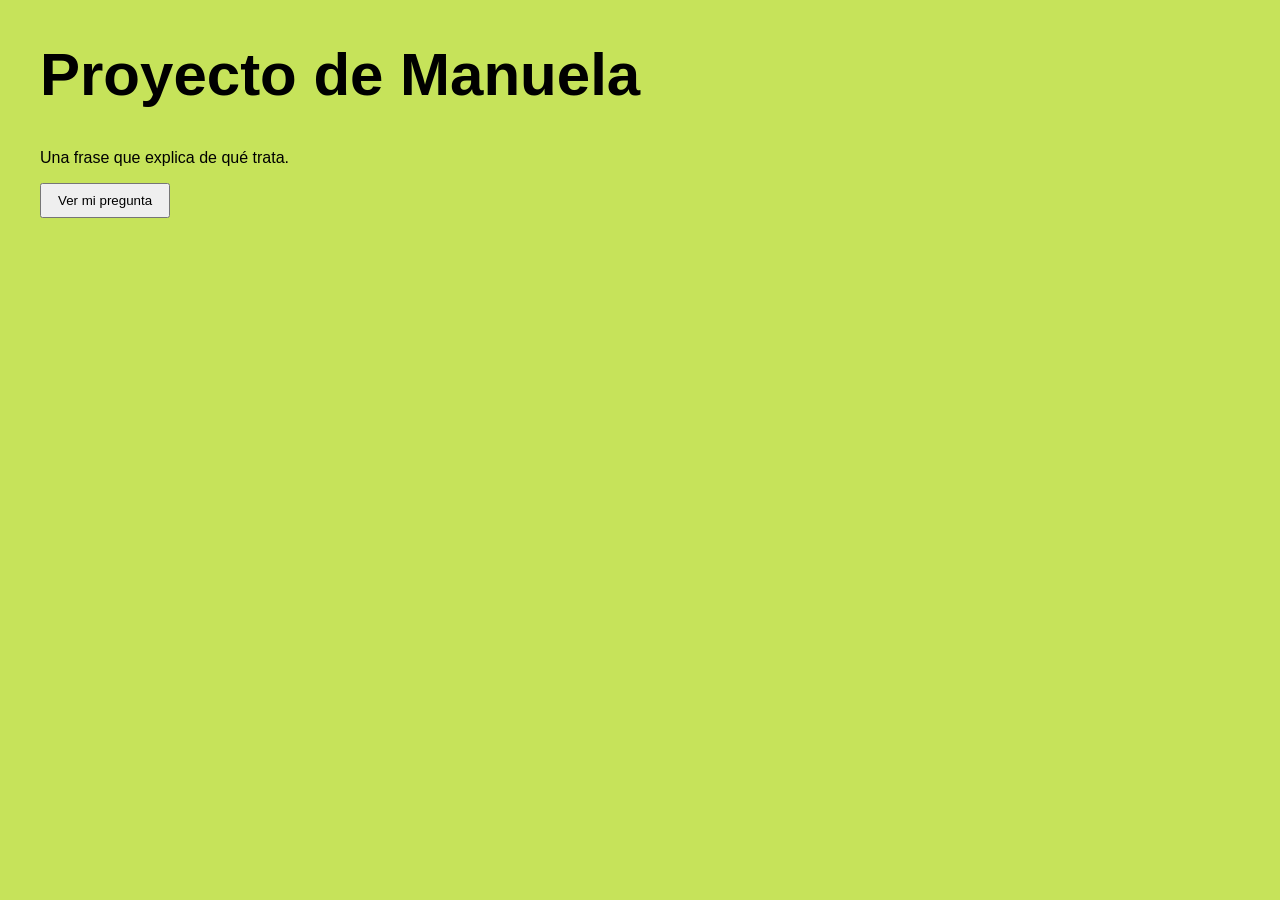
==== index.html @ 11a5d2f1 "Add files via upload" ====
<!DOCTYPE html>
<html lang="es">
<head>
  <meta charset="UTF-8">
  <meta name="viewport" content="width=device-width, initial-scale=1">
  <title>Mi </title>
  <!-- El nombre tiene que coincidir con el del archivo: style.css -->
  <link rel="stylesheet" href="style.css">
</head>
<body>

  <h1>Proyecto de Manuela</h1>
  <p>Una frase que explica de qué trata.</p>

  <button id="boton">Ver mi pregunta</button>
  <p id="texto" hidden>Aquí va mi pregunta de investigación.</p>

  <!-- El JavaScript va al final, cuando la página ya está cargada -->
  <script src="script.js"></script>
</body>
</html>
---- style.css ----
body {
  background-color: #C6E35A;
  font-family: sans-serif;
  margin: 40px;
}

h1 {
  color: #000000;
  font-size: 60px;
}

button {
  padding: 8px 16px;
  cursor: pointer;
}
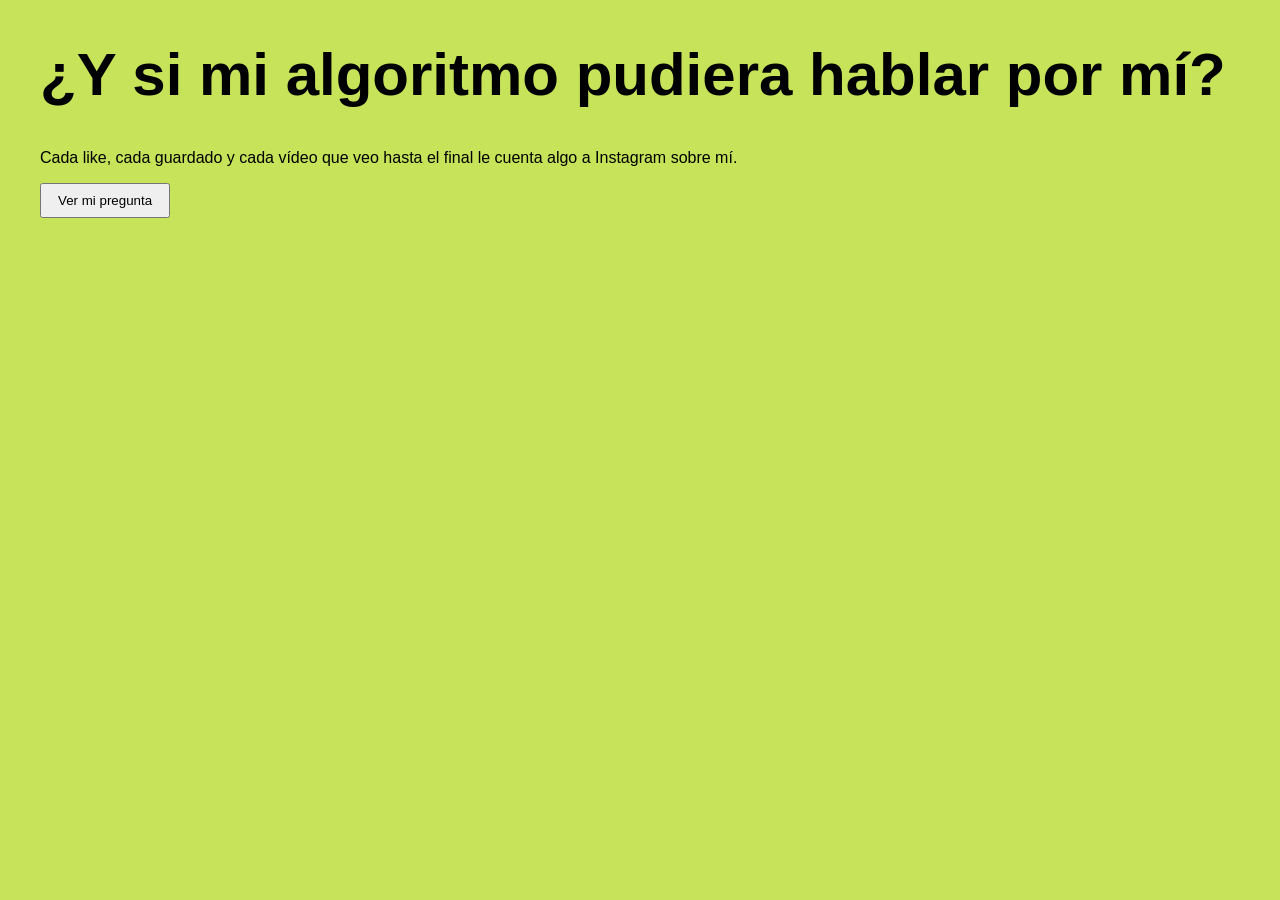
==== commit 4926e3cf: "Add files via upload" ====
--- a/index.html
+++ b/index.html
@@ -3,17 +3,17 @@
 <head>
   <meta charset="UTF-8">
   <meta name="viewport" content="width=device-width, initial-scale=1">
-  <title>Mi </title>
+  <title>¿Y si mi algoritmo pudiera hablar por mí?</title>
   <!-- El nombre tiene que coincidir con el del archivo: style.css -->
   <link rel="stylesheet" href="style.css">
 </head>
 <body>
 
-  <h1>Proyecto de Manuela</h1>
-  <p>Una frase que explica de qué trata.</p>
+  <h1>¿Y si mi algoritmo pudiera hablar por mí?</h1>
+  <p>Cada like, cada guardado y cada vídeo que veo hasta el final le cuenta algo a Instagram sobre mí.</p>
 
   <button id="boton">Ver mi pregunta</button>
-  <p id="texto" hidden>Aquí va mi pregunta de investigación.</p>
+  <p id="texto" hidden>¿Qué revela el contenido que consumo en Instagram sobre mis intereses, mis gustos visuales y la identidad que construyo en el entorno digital?</p>
 
   <!-- El JavaScript va al final, cuando la página ya está cargada -->
   <script src="script.js"></script>
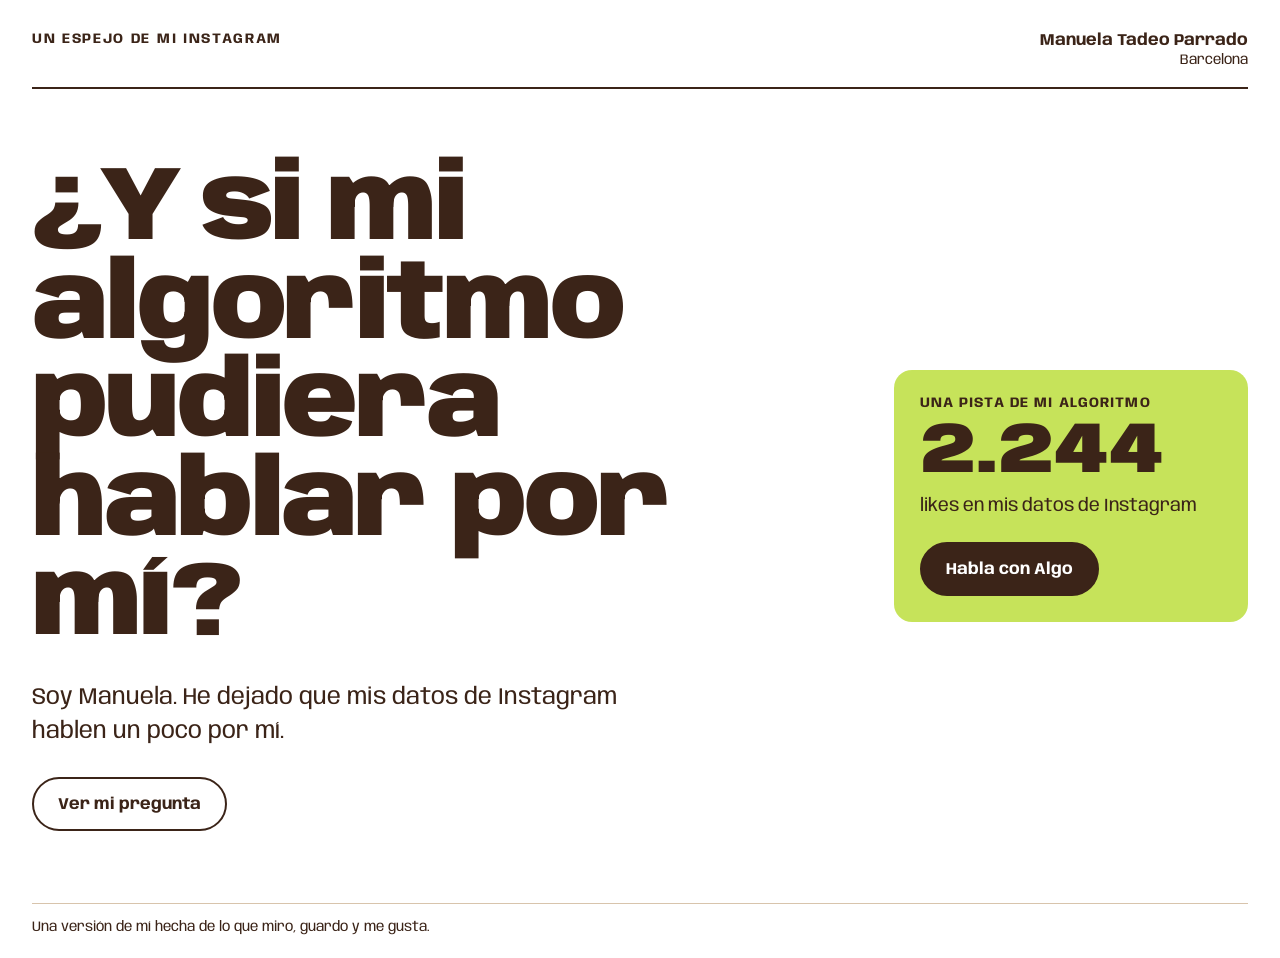
==== commit 1a57b7f4: "Add files via upload" ====
--- a/index.html
+++ b/index.html
@@ -4,18 +4,41 @@
   <meta charset="UTF-8">
   <meta name="viewport" content="width=device-width, initial-scale=1">
   <title>¿Y si mi algoritmo pudiera hablar por mí?</title>
-  <!-- El nombre tiene que coincidir con el del archivo: style.css -->
+  <link rel="preconnect" href="https://fonts.googleapis.com">
+  <link rel="preconnect" href="https://fonts.gstatic.com" crossorigin>
+  <link href="https://fonts.googleapis.com/css2?family=Anybody:wdth,wght@50..150,400..900&display=swap" rel="stylesheet">
   <link rel="stylesheet" href="style.css">
 </head>
 <body>
+  <main class="portada">
+    <header class="cabecera">
+      <p class="etiqueta">Un espejo de mi Instagram</p>
+      <p class="ubicacion">Manuela Tadeo Parrado <span>Barcelona</span></p>
+    </header>
 
-  <h1>¿Y si mi algoritmo pudiera hablar por mí?</h1>
-  <p>Cada like, cada guardado y cada vídeo que veo hasta el final le cuenta algo a Instagram sobre mí.</p>
+    <section class="contenido" aria-labelledby="pregunta">
+      <div class="presentacion">
+        <h1 id="pregunta">¿Y si mi algoritmo pudiera hablar por mí?</h1>
+        <p class="intro">Soy Manuela. He dejado que mis datos de Instagram hablen un poco por mí.</p>
+        <button class="boton boton-secundario" id="boton" type="button">Ver mi pregunta</button>
+        <p class="pregunta-investigacion" id="texto" hidden>
+          ¿Qué revela el contenido que consumo en Instagram sobre mis intereses, mis gustos visuales y la identidad que construyo en el entorno digital?
+        </p>
+      </div>
 
-  <button id="boton">Ver mi pregunta</button>
-  <p id="texto" hidden>¿Qué revela el contenido que consumo en Instagram sobre mis intereses, mis gustos visuales y la identidad que construyo en el entorno digital?</p>
+      <aside class="dato" aria-label="Un dato de mis datos de Instagram">
+        <p class="dato-etiqueta">Una pista de mi algoritmo</p>
+        <p class="dato-numero">2.244</p>
+        <p class="dato-descripcion">likes en mis datos de Instagram</p>
+        <a class="boton boton-principal" href="#boton">Habla con Algo</a>
+      </aside>
+    </section>
 
-  <!-- El JavaScript va al final, cuando la página ya está cargada -->
+    <footer class="pie">
+      <p>Una versión de mí hecha de lo que miro, guardo y me gusta.</p>
+    </footer>
+  </main>
+
   <script src="script.js"></script>
 </body>
 </html>
--- a/style.css
+++ b/style.css
@@ -1,15 +1,218 @@
+:root {
+  --fondo: #FFFFFF;
+  --texto: #3B2418;
+  --acento: #C6E35A;
+  --secundario: #B0704A;
+  --apoyo: #D8C4AC;
+}
+
+* {
+  box-sizing: border-box;
+}
+
+html {
+  scroll-behavior: smooth;
+}
+
 body {
-  background-color: #C6E35A;
-  font-family: sans-serif;
-  margin: 40px;
+  margin: 0;
+  background: var(--fondo);
+  color: var(--texto);
+  font-family: "Anybody", sans-serif;
+}
+
+.portada {
+  width: min(100% - 64px, 1440px);
+  min-height: 100vh;
+  margin: 0 auto;
+  padding: 32px 0 24px;
+  display: flex;
+  flex-direction: column;
+}
+
+.cabecera {
+  display: flex;
+  justify-content: space-between;
+  align-items: flex-start;
+  gap: 24px;
+  padding-bottom: 20px;
+  border-bottom: 2px solid var(--texto);
+}
+
+.etiqueta,
+.ubicacion,
+.pie p {
+  margin: 0;
+}
+
+.etiqueta {
+  font-size: 14px;
+  font-weight: 700;
+  letter-spacing: 0.12em;
+  text-transform: uppercase;
+}
+
+.ubicacion {
+  text-align: right;
+  font-size: 16px;
+  font-weight: 700;
+}
+
+.ubicacion span {
+  display: block;
+  margin-top: 4px;
+  font-size: 14px;
+  font-weight: 400;
+}
+
+.contenido {
+  flex: 1;
+  display: grid;
+  grid-template-columns: minmax(0, 1.5fr) minmax(260px, 0.7fr);
+  align-items: center;
+  gap: clamp(40px, 8vw, 120px);
+  padding: 8vh 0;
+}
+
+.presentacion {
+  max-width: 900px;
 }
 
 h1 {
-  color: #000000;
-  font-size: 60px;
-}
-
-button {
-  padding: 8px 16px;
+  margin: 0 0 28px;
+  font-size: clamp(3.25rem, 8.2vw, 8rem);
+  font-weight: 900;
+  line-height: 0.94;
+  letter-spacing: -0.03em;
+}
+
+.intro {
+  max-width: 620px;
+  margin: 0 0 28px;
+  font-size: clamp(1.1rem, 2vw, 1.45rem);
+  line-height: 1.45;
+}
+
+.boton {
+  display: inline-flex;
+  min-height: 54px;
+  align-items: center;
+  justify-content: center;
+  border: 2px solid var(--texto);
+  border-radius: 999px;
+  padding: 12px 24px;
+  color: var(--texto);
+  font: inherit;
+  font-size: 16px;
+  font-weight: 700;
+  text-decoration: none;
   cursor: pointer;
-}
+  transition: transform 160ms ease, background-color 160ms ease;
+}
+
+.boton:hover {
+  transform: translateY(-2px);
+}
+
+.boton:focus-visible {
+  outline: 3px solid var(--secundario);
+  outline-offset: 4px;
+}
+
+.boton-secundario {
+  background: var(--fondo);
+}
+
+.boton-principal {
+  border-color: var(--texto);
+  background: var(--texto);
+  color: var(--fondo);
+}
+
+.pregunta-investigacion {
+  max-width: 680px;
+  margin: 24px 0 0;
+  padding-left: 18px;
+  border-left: 4px solid var(--secundario);
+  font-size: 18px;
+  line-height: 1.5;
+}
+
+.dato {
+  padding: 26px;
+  border-radius: 18px;
+  background: var(--acento);
+}
+
+.dato-etiqueta {
+  margin: 0;
+  font-size: 14px;
+  font-weight: 700;
+  letter-spacing: 0.08em;
+  text-transform: uppercase;
+}
+
+.dato-numero {
+  margin: 8px 0 0;
+  font-size: clamp(3.5rem, 5.6vw, 5.5rem);
+  font-weight: 900;
+  font-stretch: 115%;
+  line-height: 0.95;
+  letter-spacing: 0;
+}
+
+.dato-descripcion {
+  margin: 8px 0 24px;
+  font-size: 18px;
+  line-height: 1.35;
+}
+
+.pie {
+  padding-top: 16px;
+  border-top: 1px solid var(--apoyo);
+  font-size: 14px;
+}
+
+@media (max-width: 760px) {
+  .portada {
+    width: min(100% - 40px, 560px);
+    padding-top: 22px;
+  }
+
+  .cabecera {
+    align-items: flex-start;
+  }
+
+  .etiqueta {
+    max-width: 150px;
+    font-size: 12px;
+  }
+
+  .ubicacion {
+    font-size: 14px;
+  }
+
+  .contenido {
+    grid-template-columns: 1fr;
+    gap: 36px;
+    padding: 64px 0;
+  }
+
+  h1 {
+    font-size: clamp(3rem, 14vw, 6rem);
+  }
+
+  .dato {
+    max-width: 420px;
+  }
+}
+
+@media (prefers-reduced-motion: reduce) {
+  html {
+    scroll-behavior: auto;
+  }
+
+  .boton {
+    transition: none;
+  }
+}
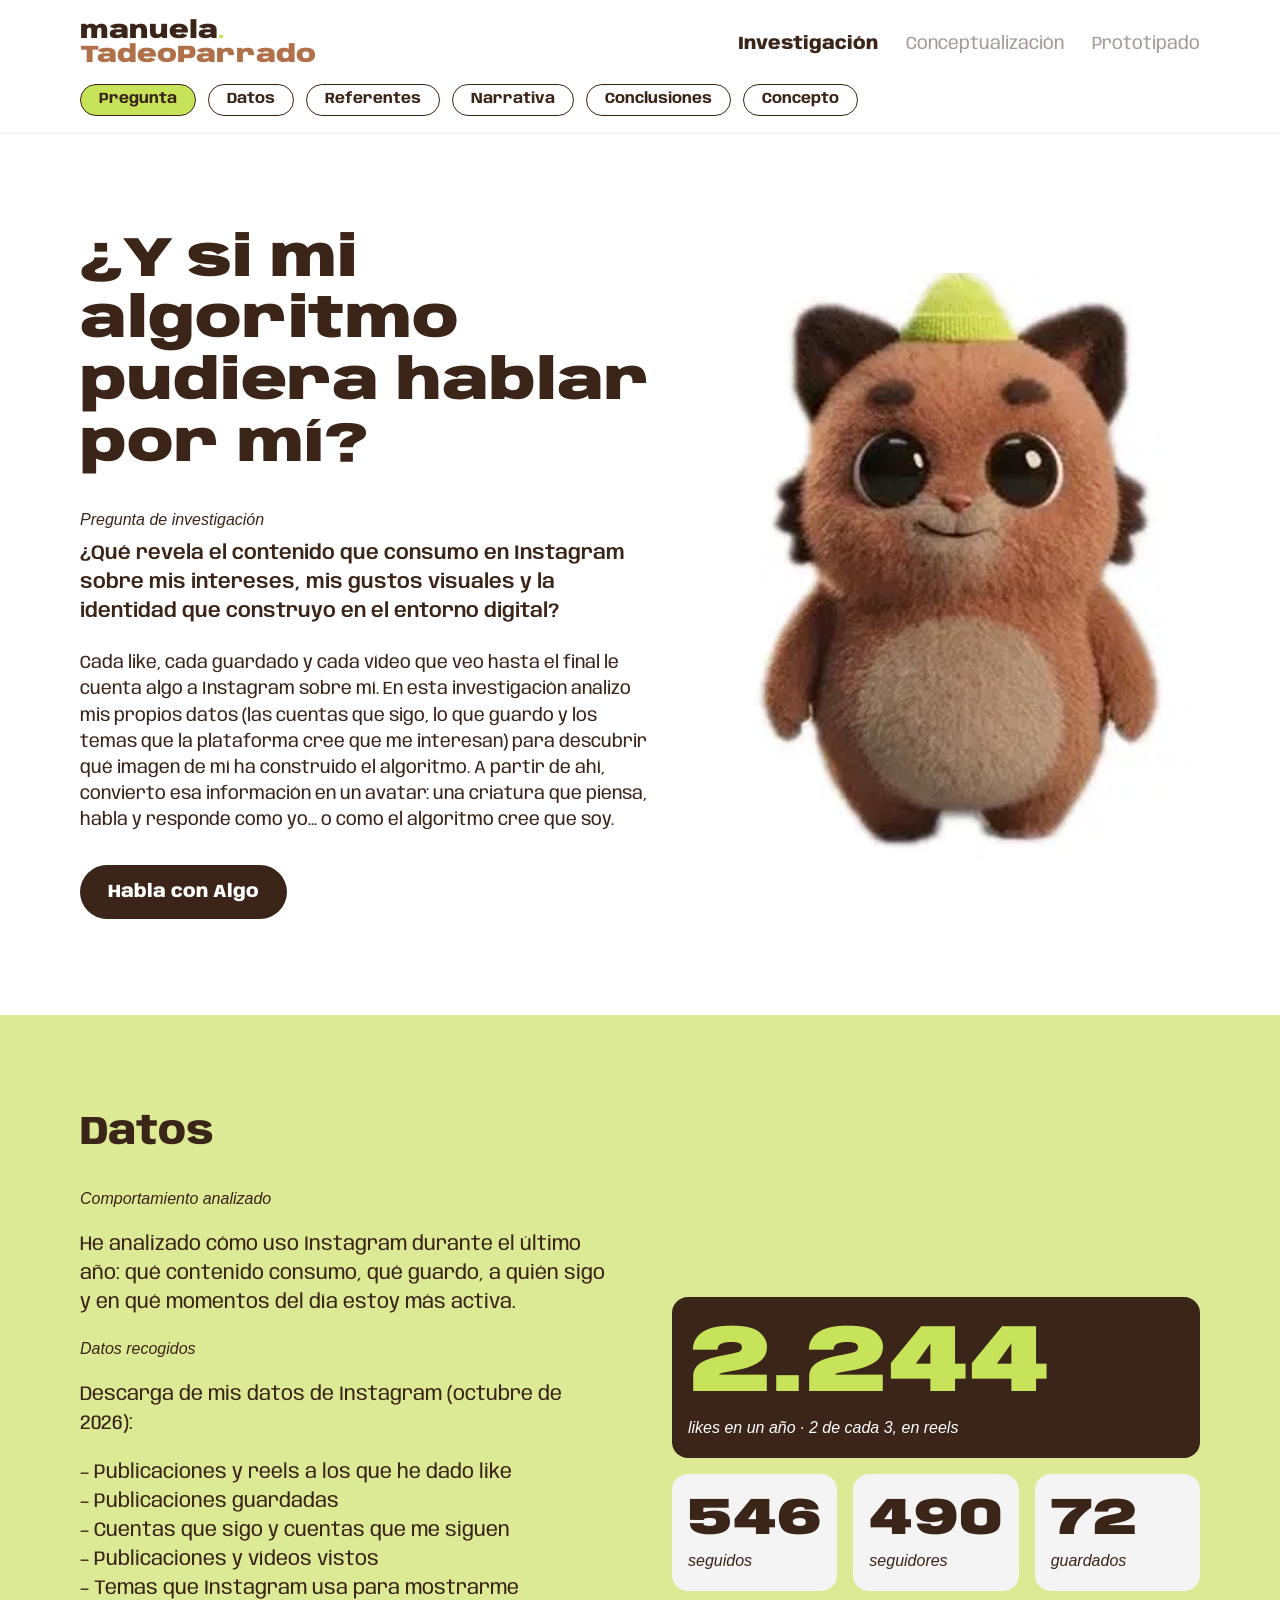
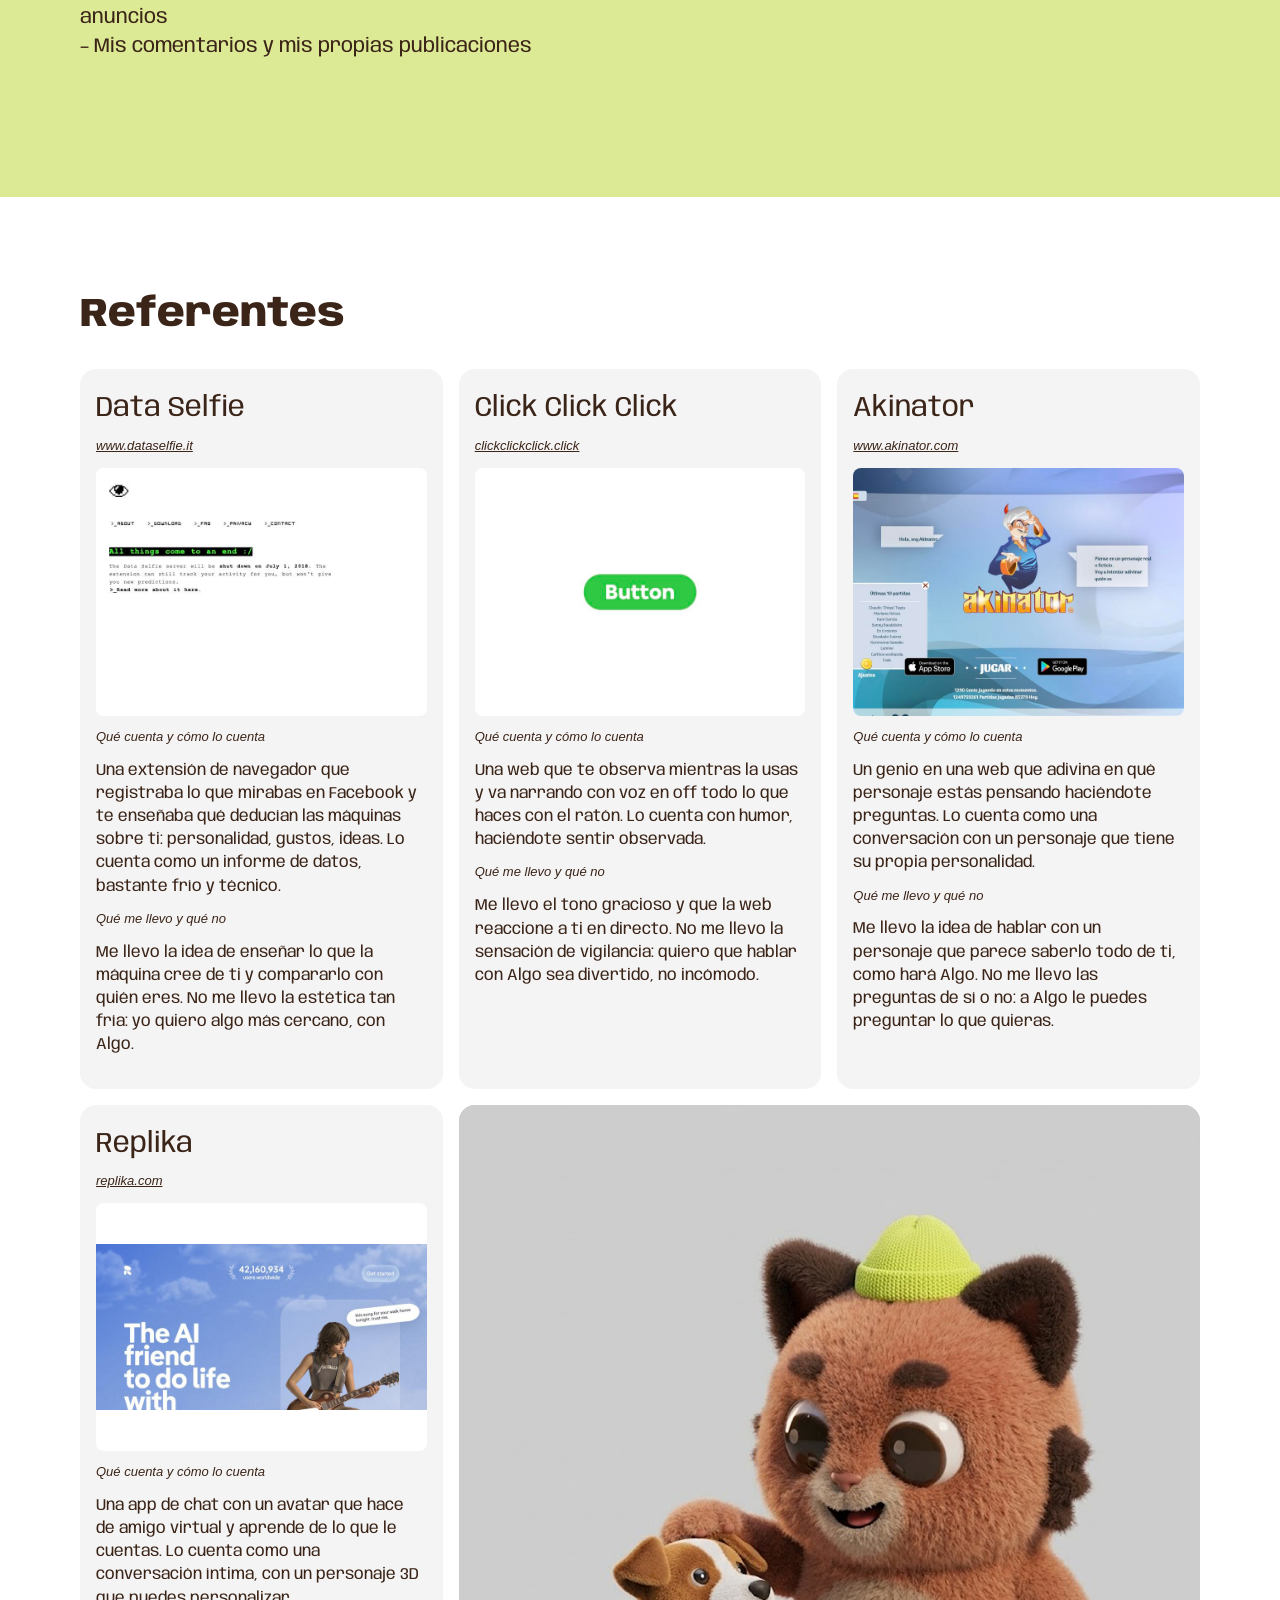
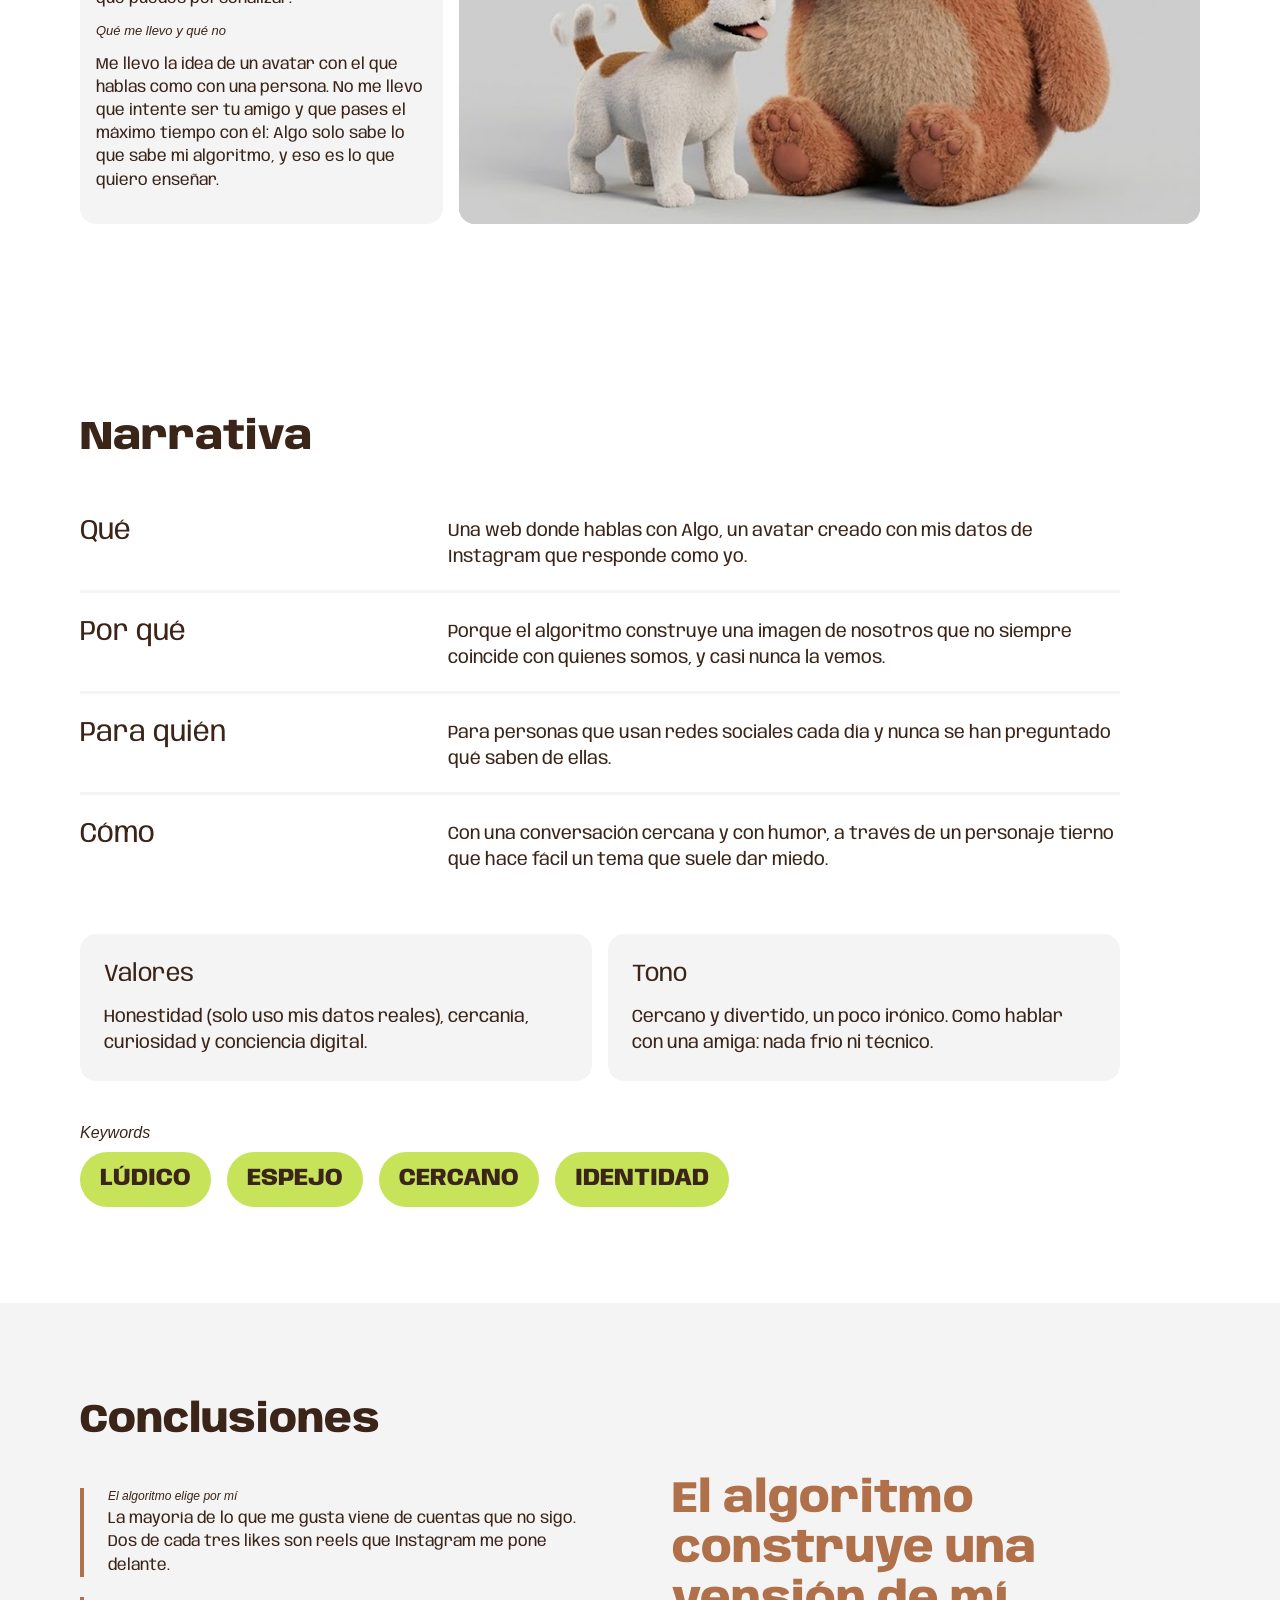
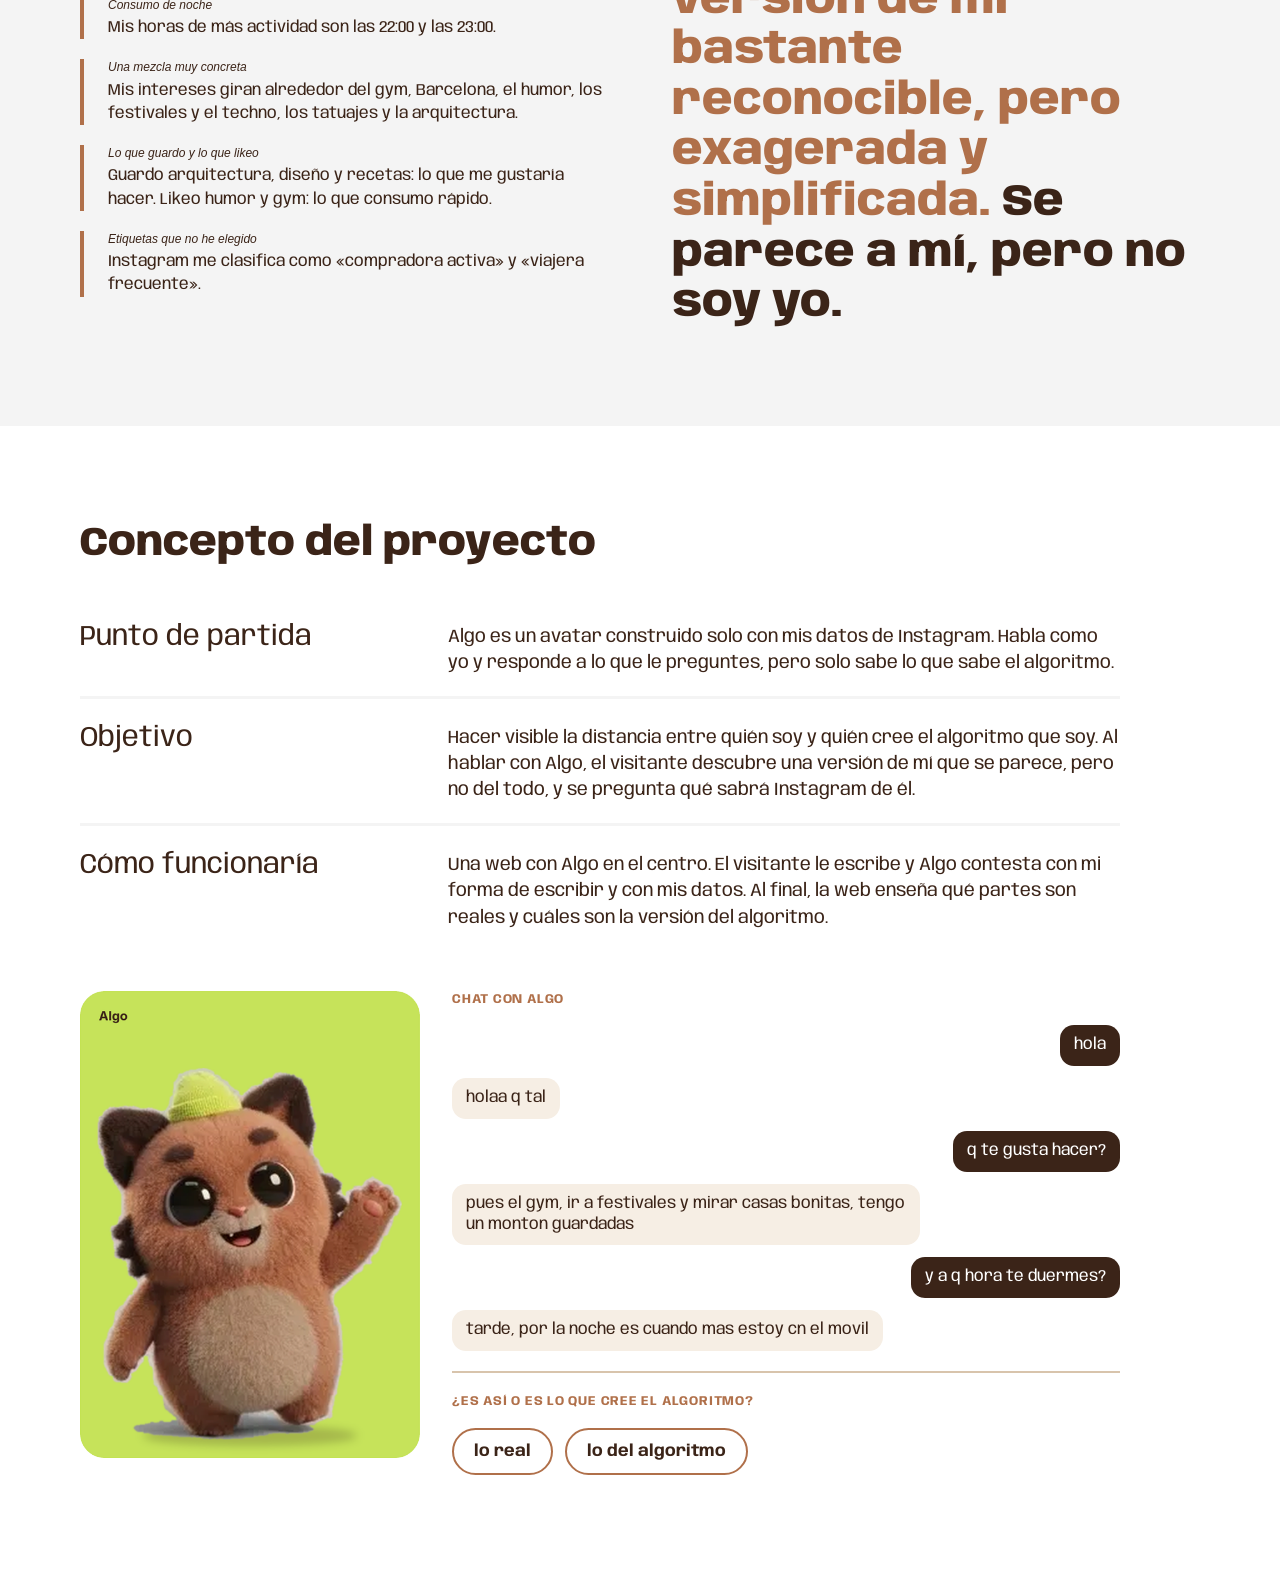
==== commit 205c6ccc: "Add files via upload" ====
--- a/index.html
+++ b/index.html
@@ -3,41 +3,180 @@
 <head>
   <meta charset="UTF-8">
   <meta name="viewport" content="width=device-width, initial-scale=1">
-  <title>¿Y si mi algoritmo pudiera hablar por mí?</title>
+  <title>¿Y si mi algoritmo pudiera hablar por mí? · Manuela Tadeo Parrado</title>
   <link rel="preconnect" href="https://fonts.googleapis.com">
   <link rel="preconnect" href="https://fonts.gstatic.com" crossorigin>
   <link href="https://fonts.googleapis.com/css2?family=Anybody:wdth,wght@50..150,400..900&display=swap" rel="stylesheet">
-  <link rel="stylesheet" href="style.css">
+  <link rel="stylesheet" href="style.css?v=3">
 </head>
-<body>
-  <main class="portada">
-    <header class="cabecera">
-      <p class="etiqueta">Un espejo de mi Instagram</p>
-      <p class="ubicacion">Manuela Tadeo Parrado <span>Barcelona</span></p>
-    </header>
+<body id="arriba">
 
-    <section class="contenido" aria-labelledby="pregunta">
-      <div class="presentacion">
-        <h1 id="pregunta">¿Y si mi algoritmo pudiera hablar por mí?</h1>
-        <p class="intro">Soy Manuela. He dejado que mis datos de Instagram hablen un poco por mí.</p>
-        <button class="boton boton-secundario" id="boton" type="button">Ver mi pregunta</button>
-        <p class="pregunta-investigacion" id="texto" hidden>
-          ¿Qué revela el contenido que consumo en Instagram sobre mis intereses, mis gustos visuales y la identidad que construyo en el entorno digital?
-        </p>
+  <!-- MENÚ FIJO -->
+  <header class="menu">
+    <div class="menu-arriba">
+      <a class="logo" href="#arriba" aria-label="Ir al inicio">manuela<b>.</b><span>TadeoParrado</span></a>
+      <nav class="menu-secciones" aria-label="Partes del proyecto">
+        <a class="activa" href="#home">Investigación</a>
+        <span class="pronto" title="Próximamente">Conceptualización</span>
+        <span class="pronto" title="Próximamente">Prototipado</span>
+      </nav>
+    </div>
+    <nav class="pildoras" aria-label="Apartados de la investigación">
+      <a href="#home" class="actual">Pregunta</a>
+      <a href="#datos">Datos</a>
+      <a href="#referentes">Referentes</a>
+      <a href="#narrativa">Narrativa</a>
+      <a href="#conclusiones">Conclusiones</a>
+      <a href="#concepto">Concepto</a>
+    </nav>
+  </header>
+
+  <!-- SCROLL 1 · HOME -->
+  <section class="scroll home" id="home">
+    <h1>¿Y si mi algoritmo pudiera hablar por mí?</h1>
+    <div class="home-texto">
+      <p class="etiqueta">Pregunta de investigación</p>
+      <p class="pregunta">¿Qué revela el contenido que consumo en Instagram sobre mis intereses, mis gustos visuales y la identidad que construyo en el entorno digital?</p>
+      <p class="intro">Cada like, cada guardado y cada vídeo que veo hasta el final le cuenta algo a Instagram sobre mí. En esta investigación analizo mis propios datos (las cuentas que sigo, lo que guardo y los temas que la plataforma cree que me interesan) para descubrir qué imagen de mí ha construido el algoritmo. A partir de ahí, convierto esa información en un avatar: una criatura que piensa, habla y responde como yo… o como el algoritmo cree que soy.</p>
+      <a class="boton" href="#chat">Habla con Algo</a>
+    </div>
+    <img class="home-algo" src="img/algo-home.png" alt="Algo, un peluche marrón con gorrito verde lima">
+  </section>
+
+  <!-- SCROLL 2 · DATOS -->
+  <section class="banda banda-lima" id="datos">
+    <div class="scroll datos">
+      <h2>Datos</h2>
+      <div class="datos-texto">
+        <p class="etiqueta">Comportamiento analizado</p>
+        <p>He analizado cómo uso Instagram durante el último año: qué contenido consumo, qué guardo, a quién sigo y en qué momentos del día estoy más activa.</p>
+        <p class="etiqueta">Datos recogidos</p>
+        <p>Descarga de mis datos de Instagram (octubre de 2026):</p>
+        <ul>
+          <li>Publicaciones y reels a los que he dado like</li>
+          <li>Publicaciones guardadas</li>
+          <li>Cuentas que sigo y cuentas que me siguen</li>
+          <li>Publicaciones y vídeos vistos</li>
+          <li>Temas que Instagram usa para mostrarme anuncios</li>
+          <li>Mis comentarios y mis propias publicaciones</li>
+        </ul>
       </div>
+      <div class="cifras">
+        <div class="cifra cifra-grande"><strong>2.244</strong><span>likes en un año · 2 de cada 3, en reels</span></div>
+        <div class="cifra"><strong>546</strong><span>seguidos</span></div>
+        <div class="cifra"><strong>490</strong><span>seguidores</span></div>
+        <div class="cifra"><strong>72</strong><span>guardados</span></div>
+      </div>
+    </div>
+  </section>
 
-      <aside class="dato" aria-label="Un dato de mis datos de Instagram">
-        <p class="dato-etiqueta">Una pista de mi algoritmo</p>
-        <p class="dato-numero">2.244</p>
-        <p class="dato-descripcion">likes en mis datos de Instagram</p>
-        <a class="boton boton-principal" href="#boton">Habla con Algo</a>
-      </aside>
-    </section>
+  <!-- SCROLL 3 · REFERENTES -->
+  <section class="scroll referentes" id="referentes">
+    <h2>Referentes</h2>
+    <div class="refs">
+        <article class="ref">
+          <h3>Data Selfie</h3>
+          <a href="https://dataselfie.it" target="_blank" rel="noopener">www.dataselfie.it</a>
+          <img src="img/ref-dataselfie.jpg" alt="Captura de la web de Data Selfie">
+          <p class="etiqueta">Qué cuenta y cómo lo cuenta</p>
+          <p>Una extensión de navegador que registraba lo que mirabas en Facebook y te enseñaba qué deducían las máquinas sobre ti: personalidad, gustos, ideas. Lo cuenta como un informe de datos, bastante frío y técnico.</p>
+          <p class="etiqueta">Qué me llevo y qué no</p>
+          <p>Me llevo la idea de enseñar lo que la máquina cree de ti y compararlo con quién eres. No me llevo la estética tan fría: yo quiero algo más cercano, con Algo.</p>
+        </article>
+        <article class="ref">
+          <h3>Click Click Click</h3>
+          <a href="https://clickclickclick.click" target="_blank" rel="noopener">clickclickclick.click</a>
+          <img src="img/ref-clickclickclick.jpg" alt="Captura de la web de Click Click Click">
+          <p class="etiqueta">Qué cuenta y cómo lo cuenta</p>
+          <p>Una web que te observa mientras la usas y va narrando con voz en off todo lo que haces con el ratón. Lo cuenta con humor, haciéndote sentir observada.</p>
+          <p class="etiqueta">Qué me llevo y qué no</p>
+          <p>Me llevo el tono gracioso y que la web reaccione a ti en directo. No me llevo la sensación de vigilancia: quiero que hablar con Algo sea divertido, no incómodo.</p>
+        </article>
+        <article class="ref">
+          <h3>Akinator</h3>
+          <a href="https://es.akinator.com" target="_blank" rel="noopener">www.akinator.com</a>
+          <img src="img/ref-akinator.jpg" alt="Captura de la web de Akinator">
+          <p class="etiqueta">Qué cuenta y cómo lo cuenta</p>
+          <p>Un genio en una web que adivina en qué personaje estás pensando haciéndote preguntas. Lo cuenta como una conversación con un personaje que tiene su propia personalidad.</p>
+          <p class="etiqueta">Qué me llevo y qué no</p>
+          <p>Me llevo la idea de hablar con un personaje que parece saberlo todo de ti, como hará Algo. No me llevo las preguntas de sí o no: a Algo le puedes preguntar lo que quieras.</p>
+        </article>
+        <article class="ref">
+          <h3>Replika</h3>
+          <a href="https://replika.com" target="_blank" rel="noopener">replika.com</a>
+          <img class="izq" src="img/ref-replika.jpg" alt="Captura de la web de Replika">
+          <p class="etiqueta">Qué cuenta y cómo lo cuenta</p>
+          <p>Una app de chat con un avatar que hace de amigo virtual y aprende de lo que le cuentas. Lo cuenta como una conversación íntima, con un personaje 3D que puedes personalizar.</p>
+          <p class="etiqueta">Qué me llevo y qué no</p>
+          <p>Me llevo la idea de un avatar con el que hablas como con una persona. No me llevo que intente ser tu amigo y que pases el máximo tiempo con él: Algo solo sabe lo que sabe mi algoritmo, y eso es lo que quiero enseñar.</p>
+        </article>
+      <div class="refs-algo"><img src="img/algo-perro.png" alt="Algo sentado con un Jack Russell"></div>
+    </div>
+  </section>
 
-    <footer class="pie">
-      <p>Una versión de mí hecha de lo que miro, guardo y me gusta.</p>
-    </footer>
-  </main>
+  <!-- SCROLL 4 · NARRATIVA -->
+  <section class="scroll narrativa" id="narrativa">
+    <h2>Narrativa</h2>
+    <div class="tabla">
+      <div class="fila"><h3>Qué</h3><p>Una web donde hablas con Algo, un avatar creado con mis datos de Instagram que responde como yo.</p></div>
+      <div class="fila"><h3>Por qué</h3><p>Porque el algoritmo construye una imagen de nosotros que no siempre coincide con quienes somos, y casi nunca la vemos.</p></div>
+      <div class="fila"><h3>Para quién</h3><p>Para personas que usan redes sociales cada día y nunca se han preguntado qué saben de ellas.</p></div>
+      <div class="fila"><h3>Cómo</h3><p>Con una conversación cercana y con humor, a través de un personaje tierno que hace fácil un tema que suele dar miedo.</p></div>
+    </div>
+    <div class="cajas">
+      <div class="caja"><h3>Valores</h3><p>Honestidad (solo uso mis datos reales), cercanía, curiosidad y conciencia digital.</p></div>
+      <div class="caja"><h3>Tono</h3><p>Cercano y divertido, un poco irónico. Como hablar con una amiga: nada frío ni técnico.</p></div>
+    </div>
+    <p class="etiqueta">Keywords</p>
+    <ul class="keywords">
+      <li>Lúdico</li><li>Espejo</li><li>Cercano</li><li>Identidad</li>
+    </ul>
+  </section>
+
+  <!-- SCROLL 5 · CONCLUSIONES -->
+  <section class="banda banda-gris" id="conclusiones">
+    <div class="scroll conclusiones">
+      <h2>Conclusiones</h2>
+      <ul class="lista-conclusiones">
+        <li><p class="etiqueta">El algoritmo elige por mí</p><p>La mayoría de lo que me gusta viene de cuentas que no sigo. Dos de cada tres likes son reels que Instagram me pone delante.</p></li>
+        <li><p class="etiqueta">Consumo de noche</p><p>Mis horas de más actividad son las 22:00 y las 23:00.</p></li>
+        <li><p class="etiqueta">Una mezcla muy concreta</p><p>Mis intereses giran alrededor del gym, Barcelona, el humor, los festivales y el techno, los tatuajes y la arquitectura.</p></li>
+        <li><p class="etiqueta">Lo que guardo y lo que likeo</p><p>Guardo arquitectura, diseño y recetas: lo que me gustaría hacer. Likeo humor y gym: lo que consumo rápido.</p></li>
+        <li><p class="etiqueta">Etiquetas que no he elegido</p><p>Instagram me clasifica como «compradora activa» y «viajera frecuente».</p></li>
+      </ul>
+      <p class="frase-final">El algoritmo construye una versión de mí bastante reconocible, pero exagerada y simplificada. <em>Se parece a mí, pero no soy yo.</em></p>
+    </div>
+  </section>
+
+  <!-- SCROLL 6 · CONCEPTO -->
+  <section class="scroll concepto" id="concepto">
+    <h2>Concepto del proyecto</h2>
+    <div class="tabla">
+      <div class="fila"><h3>Punto de partida</h3><p>Algo es un avatar construido solo con mis datos de Instagram. Habla como yo y responde a lo que le preguntes, pero solo sabe lo que sabe el algoritmo.</p></div>
+      <div class="fila"><h3>Objetivo</h3><p>Hacer visible la distancia entre quién soy y quién cree el algoritmo que soy. Al hablar con Algo, el visitante descubre una versión de mí que se parece, pero no del todo, y se pregunta qué sabrá Instagram de él.</p></div>
+      <div class="fila"><h3>Cómo funcionaría</h3><p>Una web con Algo en el centro. El visitante le escribe y Algo contesta con mi forma de escribir y con mis datos. Al final, la web enseña qué partes son reales y cuáles son la versión del algoritmo.</p></div>
+    </div>
+    <div class="chat-bloque" id="chat">
+      <img class="chat-algo" src="img/algo-saludo.png" alt="Algo saludando con la mano">
+      <div class="chat">
+        <p class="chat-titulo">Chat con Algo</p>
+        <div class="mensajes">
+          <p class="msg yo">hola</p>
+          <p class="msg algo">holaa q tal</p>
+          <p class="msg yo">q te gusta hacer?</p>
+          <p class="msg algo">pues el gym, ir a festivales y mirar casas bonitas, tengo un monton guardadas</p>
+          <p class="msg yo">y a q hora te duermes?</p>
+          <p class="msg algo">tarde, por la noche es cuando mas estoy cn el movil</p>
+        </div>
+        <p class="chat-titulo">¿Es así o es lo que cree el algoritmo?</p>
+        <div class="votos">
+          <button class="voto" type="button" aria-pressed="false">lo real</button>
+          <button class="voto" type="button" aria-pressed="false">lo del algoritmo</button>
+        </div>
+        <p class="voto-nota" hidden></p>
+      </div>
+    </div>
+  </section>
 
   <script src="script.js"></script>
 </body>
--- a/style.css
+++ b/style.css
@@ -1,218 +1,379 @@
+/* Colores y medidas: salen de STYLE-TILE.png */
 :root {
   --fondo: #FFFFFF;
   --texto: #3B2418;
   --acento: #C6E35A;
   --secundario: #B0704A;
   --apoyo: #D8C4AC;
-}
-
-* {
-  box-sizing: border-box;
-}
-
-html {
-  scroll-behavior: smooth;
-}
+  --gris: #F4F4F4;
+  --margen: 80px;
+}
+
+* { box-sizing: border-box; }
+html { scroll-behavior: smooth; }
 
 body {
   margin: 0;
   background: var(--fondo);
   color: var(--texto);
   font-family: "Anybody", sans-serif;
-}
-
-.portada {
-  width: min(100% - 64px, 1440px);
-  min-height: 100vh;
+  font-size: 20px;
+  line-height: 1.45;
+}
+
+img { max-width: 100%; display: block; }
+
+.scroll {
+  padding: 96px var(--margen);
+  max-width: 1440px;
   margin: 0 auto;
-  padding: 32px 0 24px;
+}
+
+.etiqueta {
+  margin: 0 0 8px;
+  font-size: 16px;
+  font-style: italic;
+}
+
+/* ---------- MENÚ FIJO ---------- */
+.menu {
+  position: sticky;
+  top: 0;
+  z-index: 10;
+  background: var(--fondo);
+  padding: 20px var(--margen) 16px;
+  border-bottom: 2px solid var(--gris);
+}
+.menu-arriba {
+  display: flex;
+  justify-content: space-between;
+  align-items: center;
+  margin-bottom: 16px;
+}
+.logo {
+  color: var(--texto);
+  text-decoration: none;
+  font-size: 24px;
+  font-weight: 900;
+  font-stretch: 115%;
+  line-height: 1;
+}
+.logo b { color: var(--acento); }
+.logo span { display: block; color: var(--secundario); }
+.menu-secciones { display: flex; gap: 28px; font-size: 18px; }
+/* menú: normal / ratón encima / activo (como los estados del componente «menu» de mi Figma) */
+.menu-secciones a, .menu-secciones span { color: var(--texto); text-decoration: none; font-weight: 400; }
+/* ratón encima: el lima va en un subrayado gordo, porque el texto lima sobre blanco no se lee (contraste 1,4) */
+.menu-secciones a:hover { text-decoration: underline; text-decoration-color: var(--acento); text-decoration-thickness: 5px; text-underline-offset: 6px; }
+.menu-secciones a.activa { font-weight: 800; }
+.pronto { opacity: .45; cursor: default; }
+.pildoras { display: flex; gap: 12px; }
+.pildoras a {
+  padding: 4px 18px;
+  border: 1.5px solid var(--texto);
+  border-radius: 999px;
+  color: var(--texto);
+  text-decoration: none;
+  font-size: 15px;
+  font-weight: 700;
+  white-space: nowrap;
+}
+.pildoras a.actual { background: var(--acento); }
+/* píldoras: normal / ratón encima / activa (como el componente «Pestaña» de mi Figma) */
+.pildoras a:not(.actual):hover { background: var(--apoyo); }
+
+/* al bajar, el fondo del menú se vuelve transparente al 50 % para no tapar la web */
+.menu { transition: background-color .3s; }
+.menu.bajando {
+  background: rgba(255, 255, 255, 0.5);
+  /* desenfoca lo de detrás: se ve la web, pero el menú se sigue leyendo */
+  -webkit-backdrop-filter: blur(14px);
+  backdrop-filter: blur(14px);
+}
+
+/* que el menú no tape el título al saltar a un apartado */
+section[id] { scroll-margin-top: 150px; }
+
+/* ---------- SCROLL 1 · HOME ---------- */
+.home {
+  display: grid;
+  grid-template-columns: 1.2fr 1fr;
+  grid-template-areas:
+    "h1    algo"
+    "texto algo";
+  align-items: start;
+  column-gap: 64px;
+}
+.home h1 { grid-area: h1; }
+.home-texto { grid-area: texto; }
+.home-algo { grid-area: algo; align-self: center; }
+
+
+h1 {
+  margin: 0 0 32px;
+  font-size: 56px;
+  font-weight: 900;
+  font-stretch: 115%;
+  line-height: 1.1;
+}
+
+.pregunta {
+  margin: 0 0 24px;
+  font-size: 20px;
+  font-weight: 600;
+}
+
+.intro {
+  margin: 0;
+  max-width: 620px;
+  font-size: 18px;
+}
+
+.home-algo {
+  justify-self: center;
+  width: 100%;
+  max-width: 460px;
+}
+
+/* ---------- BANDAS DE COLOR (ocupan todo el ancho) ---------- */
+.banda-lima { background: #DCE995; }
+.banda-gris { background: var(--gris); }
+
+h2 {
+  margin: 0 0 32px;
+  font-size: 40px;
+  font-weight: 800;
+  line-height: 1.1;
+}
+
+/* ---------- SCROLL 2 · DATOS ---------- */
+.datos {
+  display: grid;
+  grid-template-columns: minmax(0, 1fr) minmax(0, 1fr);
+  grid-template-areas: "h2 h2" "texto cifras";
+  column-gap: 64px;
+  align-items: center;
+}
+.datos h2 { grid-area: h2; }
+.datos-texto { grid-area: texto; max-width: 620px; }
+.cifras { grid-area: cifras; }
+.datos-texto p { margin: 0 0 20px; }
+.datos-texto ul { margin: 0 0 40px; padding-left: 0; list-style: none; }
+.datos-texto li::before { content: "– "; }
+
+.cifras {
+  display: grid;
+  grid-template-columns: repeat(3, minmax(0, 1fr));
+  gap: 16px;
+}
+
+.cifra {
+  background: var(--gris);
+  border-radius: 16px;
+  padding: 20px 16px 16px;
+}
+.cifra strong {
+  display: block;
+  font-size: 52px;
+  font-weight: 900;
+  font-stretch: 130%;
+  line-height: 1;
+}
+.cifra span { font-size: 16px; font-style: italic; }
+/* el 2.244 manda: tarjeta marrón y número enorme (va después de .cifra para que gane) */
+.cifra.cifra-grande {
+  grid-column: 1 / -1;
+  background: var(--texto);
+  color: var(--fondo);
+}
+.cifra.cifra-grande strong { font-size: 96px; color: var(--acento); }
+
+/* ---------- SCROLL 3 · REFERENTES ---------- */
+.refs {
+  display: grid;
+  grid-template-columns: repeat(3, minmax(0, 1fr));
+  gap: 16px;
+  align-items: stretch; /* todas las fichas de una fila, igual de altas */
+}
+.ref {
+  background: var(--gris);
+  border-radius: 16px;
+  padding: 20px 16px;
+  font-size: 16px;
+}
+.ref h3 { margin: 0 0 4px; font-size: 28px; font-weight: 400; }
+.ref a { display: inline-block; margin-bottom: 12px; color: var(--texto); font-size: 13px; font-style: italic; }
+/* la captura se ve entera (sin recortar ni ampliar), sobre un fondo blanco del mismo tamaño en todas las fichas */
+.ref img { border-radius: 8px; margin-bottom: 12px; aspect-ratio: 4 / 3; object-fit: contain; background: var(--fondo); width: 100%; }
+.ref .etiqueta { font-size: 13px; }
+.ref p { margin: 0 0 12px; }
+/* Algo ocupa el hueco al lado de Replika, sin hacer la fila más alta */
+.refs-algo { grid-column: span 2; position: relative; border-radius: 16px; overflow: hidden; background: #CDCDCD; }
+.refs-algo img { position: absolute; inset: 0; width: 100%; height: 100%; object-fit: cover; object-position: center 45%; }
+
+/* ---------- TABLA (Narrativa y Concepto) ---------- */
+.tabla { margin: 0 0 40px; max-width: 1040px; }
+.fila {
+  display: grid;
+  grid-template-columns: minmax(0, 1fr) minmax(0, 2fr);
+  gap: 32px;
+  padding: 20px 0;
+  border-bottom: 3px solid var(--gris);
+}
+.fila:last-child { border-bottom: 0; }
+.fila h3 { margin: 0; font-size: 28px; font-weight: 400; }
+.fila p { margin: 0; font-size: 18px; padding-top: 6px; }
+
+/* ---------- SCROLL 4 · NARRATIVA ---------- */
+.cajas {
+  display: grid;
+  grid-template-columns: repeat(2, minmax(0, 1fr));
+  gap: 16px;
+  margin-bottom: 40px;
+  max-width: 1040px;
+}
+.caja { background: var(--gris); border-radius: 16px; padding: 24px; }
+.caja h3 { margin: 0 0 12px; font-size: 24px; font-weight: 400; }
+.caja p { margin: 0; font-size: 18px; }
+
+.keywords {
+  display: flex;
+  flex-wrap: wrap;
+  justify-content: flex-start;
+  gap: 16px;
+  margin: 0;
+  padding: 0;
+  list-style: none;
+}
+.keywords li {
+  background: var(--acento);
+  border-radius: 999px;
+  padding: 10px 20px;
+  font-size: 24px;
+  font-weight: 800;
+  text-transform: uppercase;
+}
+
+/* ---------- SCROLL 5 · CONCLUSIONES ---------- */
+.conclusiones {
+  display: grid;
+  grid-template-columns: minmax(0, 1fr) minmax(0, 1fr);
+  grid-template-areas: "h2 h2" "lista frase";
+  column-gap: 64px;
+  align-items: center;
+}
+.conclusiones h2 { grid-area: h2; }
+.lista-conclusiones { grid-area: lista; margin: 0; padding: 0; list-style: none; }
+.frase-final { grid-area: frase; }
+.lista-conclusiones li {
+  border-left: 4px solid var(--secundario);
+  padding-left: 24px;
+  margin-bottom: 20px;
+}
+.lista-conclusiones p { margin: 0; font-size: 16px; }
+.lista-conclusiones .etiqueta { font-size: 12px; margin-bottom: 2px; }
+.frase-final {
+  margin: 0;
+  color: var(--secundario);
+  font-size: 44px;
+  font-weight: 800;
+  line-height: 1.15;
+}
+.frase-final em { font-style: normal; color: var(--texto); }
+
+/* ---------- SCROLL 6 · CONCEPTO ---------- */
+.chat-bloque {
+  display: grid;
+  grid-template-columns: minmax(0, 340px) minmax(0, 1fr);
+  gap: 32px;
+  align-items: start;
+  max-width: 1040px;
+}
+.chat-algo { border-radius: 24px; }
+.chat-titulo {
+  margin: 0 0 16px;
+  color: var(--secundario);
+  font-size: 13px;
+  font-weight: 700;
+  text-transform: uppercase;
+  letter-spacing: .06em;
+}
+.mensajes {
   display: flex;
   flex-direction: column;
-}
-
-.cabecera {
-  display: flex;
-  justify-content: space-between;
-  align-items: flex-start;
-  gap: 24px;
+  gap: 12px;
   padding-bottom: 20px;
-  border-bottom: 2px solid var(--texto);
-}
-
-.etiqueta,
-.ubicacion,
-.pie p {
-  margin: 0;
-}
-
-.etiqueta {
-  font-size: 14px;
-  font-weight: 700;
-  letter-spacing: 0.12em;
-  text-transform: uppercase;
-}
-
-.ubicacion {
-  text-align: right;
-  font-size: 16px;
-  font-weight: 700;
-}
-
-.ubicacion span {
-  display: block;
-  margin-top: 4px;
-  font-size: 14px;
-  font-weight: 400;
-}
-
-.contenido {
-  flex: 1;
-  display: grid;
-  grid-template-columns: minmax(0, 1.5fr) minmax(260px, 0.7fr);
-  align-items: center;
-  gap: clamp(40px, 8vw, 120px);
-  padding: 8vh 0;
-}
-
-.presentacion {
-  max-width: 900px;
-}
-
-h1 {
-  margin: 0 0 28px;
-  font-size: clamp(3.25rem, 8.2vw, 8rem);
-  font-weight: 900;
-  line-height: 0.94;
-  letter-spacing: -0.03em;
-}
-
-.intro {
-  max-width: 620px;
-  margin: 0 0 28px;
-  font-size: clamp(1.1rem, 2vw, 1.45rem);
-  line-height: 1.45;
-}
-
-.boton {
-  display: inline-flex;
-  min-height: 54px;
-  align-items: center;
-  justify-content: center;
-  border: 2px solid var(--texto);
-  border-radius: 999px;
-  padding: 12px 24px;
-  color: var(--texto);
+  margin-bottom: 20px;
+  border-bottom: 2px solid var(--apoyo);
+}
+.msg { margin: 0; max-width: 70%; padding: 10px 14px; border-radius: 14px; font-size: 16px; line-height: 1.3; }
+.msg.yo { align-self: flex-end; background: var(--texto); color: var(--fondo); }
+.msg.algo { align-self: flex-start; background: #F6EEE4; }
+.votos { display: flex; gap: 12px; }
+.voto {
   font: inherit;
   font-size: 16px;
   font-weight: 700;
-  text-decoration: none;
+  padding: 10px 20px;
+  border-radius: 999px;
+  border: 2px solid var(--secundario);
+  background: var(--fondo);
+  color: var(--texto);
   cursor: pointer;
-  transition: transform 160ms ease, background-color 160ms ease;
-}
-
-.boton:hover {
-  transform: translateY(-2px);
-}
-
-.boton:focus-visible {
-  outline: 3px solid var(--secundario);
-  outline-offset: 4px;
-}
-
-.boton-secundario {
-  background: var(--fondo);
-}
-
-.boton-principal {
-  border-color: var(--texto);
+}
+.voto[aria-pressed="true"] { background: var(--texto); border-color: var(--texto); color: var(--fondo); }
+.voto-nota { margin: 16px 0 0; font-size: 16px; }
+
+/* botón «Habla con Algo» de la Home */
+.boton {
+  display: inline-block;
+  margin-top: 32px;
+  padding: 14px 28px;
+  border-radius: 999px;
   background: var(--texto);
   color: var(--fondo);
-}
-
-.pregunta-investigacion {
-  max-width: 680px;
-  margin: 24px 0 0;
-  padding-left: 18px;
-  border-left: 4px solid var(--secundario);
   font-size: 18px;
-  line-height: 1.5;
-}
-
-.dato {
-  padding: 26px;
-  border-radius: 18px;
-  background: var(--acento);
-}
-
-.dato-etiqueta {
-  margin: 0;
-  font-size: 14px;
-  font-weight: 700;
-  letter-spacing: 0.08em;
-  text-transform: uppercase;
-}
-
-.dato-numero {
-  margin: 8px 0 0;
-  font-size: clamp(3.5rem, 5.6vw, 5.5rem);
-  font-weight: 900;
-  font-stretch: 115%;
-  line-height: 0.95;
-  letter-spacing: 0;
-}
-
-.dato-descripcion {
-  margin: 8px 0 24px;
-  font-size: 18px;
-  line-height: 1.35;
-}
-
-.pie {
-  padding-top: 16px;
-  border-top: 1px solid var(--apoyo);
-  font-size: 14px;
-}
-
+  font-weight: 800;
+  text-decoration: none;
+}
+.boton:hover { background: var(--secundario); }
+
+/* ---------- MÓVIL ---------- */
 @media (max-width: 760px) {
-  .portada {
-    width: min(100% - 40px, 560px);
-    padding-top: 22px;
+  :root { --margen: 24px; }
+  .scroll { padding: 56px var(--margen); }
+  .home {
+    grid-template-columns: 1fr;
+    grid-template-areas: "h1" "algo" "texto";
   }
-
-  .cabecera {
-    align-items: flex-start;
-  }
-
-  .etiqueta {
-    max-width: 150px;
-    font-size: 12px;
-  }
-
-  .ubicacion {
-    font-size: 14px;
-  }
-
-  .contenido {
-    grid-template-columns: 1fr;
-    gap: 36px;
-    padding: 64px 0;
-  }
-
-  h1 {
-    font-size: clamp(3rem, 14vw, 6rem);
-  }
-
-  .dato {
-    max-width: 420px;
-  }
-}
-
-@media (prefers-reduced-motion: reduce) {
-  html {
-    scroll-behavior: auto;
-  }
-
-  .boton {
-    transition: none;
-  }
-}
+  h1 { font-size: 40px; margin-bottom: 8px; }
+  .home-algo { max-width: 220px; margin-bottom: 24px; }
+  h2 { font-size: 32px; }
+  .datos { grid-template-columns: minmax(0, 1fr); grid-template-areas: "h2" "cifras" "texto"; }
+  .cifras { margin-bottom: 40px; }
+  .cifra strong { font-size: 40px; }
+  .cifra.cifra-grande strong { font-size: 64px; }
+  .cifra strong { font-size: 28px; }
+  .cifras { gap: 8px; }
+  .cifra { padding: 14px 10px 10px; }
+  .cifra span { font-size: 13px; }
+  .refs { grid-template-columns: minmax(0, 1fr); }
+  .refs-algo { grid-column: auto; aspect-ratio: 4 / 5; }
+  .fila { grid-template-columns: minmax(0, 1fr); gap: 8px; }
+  .cajas { grid-template-columns: minmax(0, 1fr); }
+  .keywords li { font-size: 18px; }
+  .lista-conclusiones li { padding-left: 16px; }
+  .conclusiones { grid-template-columns: minmax(0, 1fr); grid-template-areas: "h2" "lista" "frase"; }
+  .frase-final { font-size: 30px; margin-top: 32px; }
+  .chat-bloque { grid-template-columns: minmax(0, 1fr); }
+  .menu { padding: 12px var(--margen) 10px; }
+  .menu-arriba { margin-bottom: 10px; }
+  .logo { font-size: 18px; }
+  .menu-arriba { flex-wrap: wrap; row-gap: 8px; }
+  .menu-secciones { width: 100%; gap: 16px; font-size: 13px; }
+  .pildoras { overflow-x: auto; padding-bottom: 4px; }
+  .pildoras a { font-size: 13px; padding: 3px 12px; }
+  section[id] { scroll-margin-top: 130px; }
+  .chat-algo { max-width: 260px; }
+  .msg { max-width: 85%; }
+}
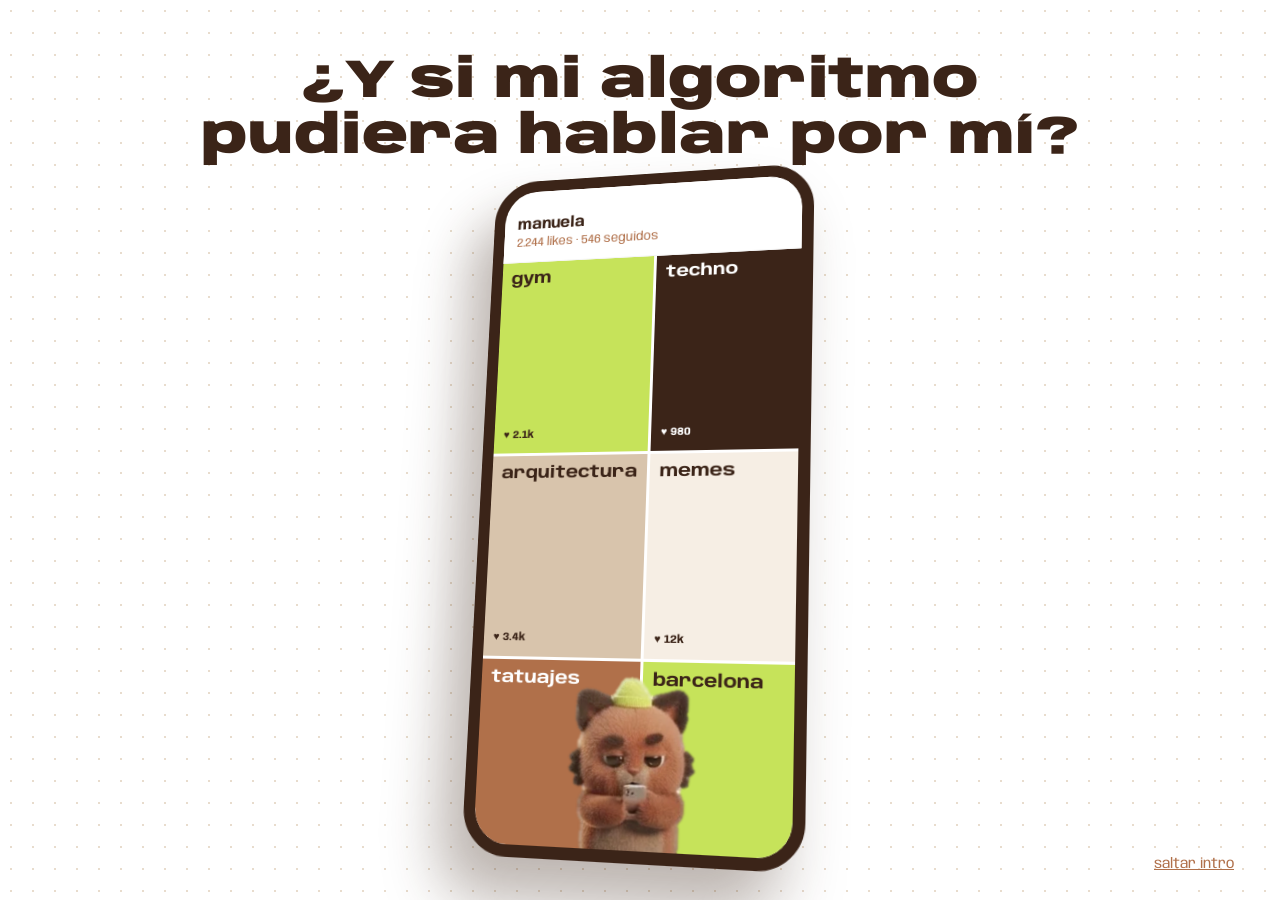
==== commit 305ae594: "Add files via upload" ====
--- a/index.html
+++ b/index.html
@@ -3,181 +3,163 @@
 <head>
   <meta charset="UTF-8">
   <meta name="viewport" content="width=device-width, initial-scale=1">
-  <title>¿Y si mi algoritmo pudiera hablar por mí? · Manuela Tadeo Parrado</title>
+  <title>Algo · ¿Y si mi algoritmo pudiera hablar por mí?</title>
+  <meta name="description" content="Algo es mi algoritmo de Instagram hecho peluche. Se escapa del móvil, habla contigo y te enseña su habitación.">
   <link rel="preconnect" href="https://fonts.googleapis.com">
   <link rel="preconnect" href="https://fonts.gstatic.com" crossorigin>
   <link href="https://fonts.googleapis.com/css2?family=Anybody:wdth,wght@50..150,400..900&display=swap" rel="stylesheet">
-  <link rel="stylesheet" href="style.css?v=3">
+  <link rel="stylesheet" href="style.css?v=5">
 </head>
-<body id="arriba">
+<body data-escena="entrada">
 
-  <!-- MENÚ FIJO -->
-  <header class="menu">
-    <div class="menu-arriba">
-      <a class="logo" href="#arriba" aria-label="Ir al inicio">manuela<b>.</b><span>TadeoParrado</span></a>
-      <nav class="menu-secciones" aria-label="Partes del proyecto">
-        <a class="activa" href="#home">Investigación</a>
-        <span class="pronto" title="Próximamente">Conceptualización</span>
-        <span class="pronto" title="Próximamente">Prototipado</span>
-      </nav>
-    </div>
-    <nav class="pildoras" aria-label="Apartados de la investigación">
-      <a href="#home" class="actual">Pregunta</a>
-      <a href="#datos">Datos</a>
-      <a href="#referentes">Referentes</a>
-      <a href="#narrativa">Narrativa</a>
-      <a href="#conclusiones">Conclusiones</a>
-      <a href="#concepto">Concepto</a>
+  <!-- Barra fija (aparece cuando Algo ya ha salido del móvil) -->
+  <header class="barra">
+    <a class="logo" href="#entrada">manuela<b>.</b><span>TadeoParrado</span></a>
+    <nav>
+      <a href="#hablar" data-ir="hablar">Habla con Algo</a>
+      <a href="#habitacion" data-ir="habitacion">Visita a Algo</a>
+      <a href="memoria.html">La investigación</a>
+      <a href="https://github.com/manuelatadeoparrado/ejercicio1" target="_blank" rel="noopener">El proceso ↗</a>
     </nav>
   </header>
 
-  <!-- SCROLL 1 · HOME -->
-  <section class="scroll home" id="home">
-    <h1>¿Y si mi algoritmo pudiera hablar por mí?</h1>
-    <div class="home-texto">
-      <p class="etiqueta">Pregunta de investigación</p>
-      <p class="pregunta">¿Qué revela el contenido que consumo en Instagram sobre mis intereses, mis gustos visuales y la identidad que construyo en el entorno digital?</p>
-      <p class="intro">Cada like, cada guardado y cada vídeo que veo hasta el final le cuenta algo a Instagram sobre mí. En esta investigación analizo mis propios datos (las cuentas que sigo, lo que guardo y los temas que la plataforma cree que me interesan) para descubrir qué imagen de mí ha construido el algoritmo. A partir de ahí, convierto esa información en un avatar: una criatura que piensa, habla y responde como yo… o como el algoritmo cree que soy.</p>
-      <a class="boton" href="#chat">Habla con Algo</a>
+  <!-- =========================================================
+       ESCENA 1 · ALGO SE ESCAPA DEL MÓVIL
+       ========================================================= -->
+  <section class="escena entrada" id="entrada">
+    <p class="entrada-titulo">¿Y si mi algoritmo<br>pudiera hablar por mí?</p>
+
+    <div class="movil-escenario">
+      <div class="movil" id="movil">
+        <div class="movil-pantalla">
+          <div class="ig-cabecera"><b>manuela</b><span>2.244 likes · 546 seguidos</span></div>
+          <div class="feed" id="feed"></div>
+          <div class="grietas" id="grietas" aria-hidden="true">
+            <svg viewBox="0 0 300 600" preserveAspectRatio="none"><path d="M150 300 L60 120 M150 300 L250 90 M150 300 L40 420 M150 300 L270 470 M150 300 L170 560 M150 300 L120 40 M95 210 L40 230 M210 190 L280 210 M100 360 L30 330 M205 390 L260 360"/></svg>
+          </div>
+        </div>
+        <div class="algo-dentro" id="algo-dentro"><span class="cuerpo"><span class="sombra"></span><img src="img/pose-1.png" alt=""><span class="parpado izq"></span><span class="parpado der"></span><span class="brillo"></span></span></div>
+      </div>
+      <div class="algo-fuera" id="algo-fuera"><span class="cuerpo"><span class="sombra"></span><img src="img/pose-1.png" alt="Algo, un peluche marrón con gorrito verde lima"><span class="parpado izq"></span><span class="parpado der"></span><span class="brillo"></span></span></div>
+      <p class="globo" id="globo-entrada" hidden></p>
     </div>
-    <img class="home-algo" src="img/algo-home.png" alt="Algo, un peluche marrón con gorrito verde lima">
+
+    <div class="puertas" id="puertas" hidden>
+      <p class="puertas-intro">Soy Algo, el algoritmo de Instagram de Manuela. ¿Qué hacemos?</p>
+      <div class="puertas-botones">
+        <a class="puerta puerta-lima" href="#hablar" data-ir="hablar"><span>01</span>Habla con Algo<small>pregúntale lo que quieras</small></a>
+        <a class="puerta" href="#habitacion" data-ir="habitacion"><span>02</span>Visita a Algo<small>entra en su habitación</small></a>
+      </div>
+    </div>
+
+    <button class="saltar" id="saltar" type="button">saltar intro</button>
   </section>
 
-  <!-- SCROLL 2 · DATOS -->
-  <section class="banda banda-lima" id="datos">
-    <div class="scroll datos">
-      <h2>Datos</h2>
-      <div class="datos-texto">
-        <p class="etiqueta">Comportamiento analizado</p>
-        <p>He analizado cómo uso Instagram durante el último año: qué contenido consumo, qué guardo, a quién sigo y en qué momentos del día estoy más activa.</p>
-        <p class="etiqueta">Datos recogidos</p>
-        <p>Descarga de mis datos de Instagram (octubre de 2026):</p>
-        <ul>
-          <li>Publicaciones y reels a los que he dado like</li>
-          <li>Publicaciones guardadas</li>
-          <li>Cuentas que sigo y cuentas que me siguen</li>
-          <li>Publicaciones y vídeos vistos</li>
-          <li>Temas que Instagram usa para mostrarme anuncios</li>
-          <li>Mis comentarios y mis propias publicaciones</li>
-        </ul>
+  <!-- =========================================================
+       ESCENA 2 · HABLA CON ALGO (solo tú y él)
+       ========================================================= -->
+  <section class="escena hablar" id="hablar">
+
+    <!-- Lo que Algo cree que eres (cinta de arriba) -->
+    <div class="cinta" id="cinta" hidden><span>Algo cree que eres:</span><b id="cinta-texto"></b></div>
+
+    <div class="hablar-algo" id="hablar-algo">
+      <span class="cuerpo"><span class="sombra"></span><img id="algo-hablar" src="img/pose-1.png" alt="Algo"><span class="parpado izq"></span><span class="parpado der"></span><span class="brillo"></span></span>
+    </div>
+
+    <div class="conversacion" id="conversacion" aria-live="polite">
+      <p class="pregunta-grande" id="pregunta-grande"></p>
+      <p class="respuesta-grande" id="respuesta-grande"></p>
+      <div class="voces" id="voces"></div>
+    </div>
+
+    <!-- Consentimiento: ¿aceptas que Algo aprenda de ti? -->
+    <div class="permiso" id="permiso">
+      <p class="permiso-titulo">Antes de hablar: ¿aceptas que Algo aprenda de ti?</p>
+      <p>Se va a fijar en lo que preguntas para sacar conclusiones sobre ti, como hace Instagram. No se guarda ni se envía nada: todo se queda en tu navegador y se borra al cerrar.</p>
+      <div class="permiso-botones">
+        <button type="button" class="boton" data-permiso="si">Sí, que aprenda</button>
+        <button type="button" class="boton boton-borde" data-permiso="no">No, solo hablar</button>
       </div>
-      <div class="cifras">
-        <div class="cifra cifra-grande"><strong>2.244</strong><span>likes en un año · 2 de cada 3, en reels</span></div>
-        <div class="cifra"><strong>546</strong><span>seguidos</span></div>
-        <div class="cifra"><strong>490</strong><span>seguidores</span></div>
-        <div class="cifra"><strong>72</strong><span>guardados</span></div>
+    </div>
+
+    <div class="preguntar" id="preguntar" hidden>
+      <div class="rapidas" id="rapidas"></div>
+      <form class="escribir" id="form">
+        <label class="oculto" for="entrada-texto">Pregúntale algo a Algo</label>
+        <input id="entrada-texto" type="text" placeholder="pregúntale lo que quieras…" autocomplete="off" maxlength="100">
+        <button type="submit">→</button>
+      </form>
+    </div>
+
+    <!-- Resultado: lo que Algo cree que eres + ¿es real? -->
+    <div class="resultado" id="resultado" hidden>
+      <p class="etiqueta">Algo ha terminado de aprender de ti</p>
+      <h2 id="resultado-frase"></h2>
+      <p>¿Es real? Márcalo tú.</p>
+      <ul class="grafica" id="grafica"></ul>
+      <div class="resultado-pie">
+        <p class="pista-cuaderno">Algo lo ha apuntado todo en su cuaderno. <b>Visita su habitación y búscalo.</b></p>
+        <a class="boton" href="#habitacion" data-ir="habitacion">Visitar a Algo →</a>
+      </div>
+    </div>
+
+    <!-- Si no dejó que Algo aprenda -->
+    <div class="resultado" id="resultado-no" hidden>
+      <p class="etiqueta">Fin de la conversación</p>
+      <h2>Algo ya no tiene más que decir. Lo que sabe de mí cabe en 2.244 likes.</h2>
+      <div class="resultado-pie">
+        <p class="pista-cuaderno">Aún puedes visitar su habitación y ver lo que Instagram no ve.</p>
+        <a class="boton" href="#habitacion" data-ir="habitacion">Visitar a Algo →</a>
       </div>
     </div>
   </section>
 
-  <!-- SCROLL 3 · REFERENTES -->
-  <section class="scroll referentes" id="referentes">
-    <h2>Referentes</h2>
-    <div class="refs">
-        <article class="ref">
-          <h3>Data Selfie</h3>
-          <a href="https://dataselfie.it" target="_blank" rel="noopener">www.dataselfie.it</a>
-          <img src="img/ref-dataselfie.jpg" alt="Captura de la web de Data Selfie">
-          <p class="etiqueta">Qué cuenta y cómo lo cuenta</p>
-          <p>Una extensión de navegador que registraba lo que mirabas en Facebook y te enseñaba qué deducían las máquinas sobre ti: personalidad, gustos, ideas. Lo cuenta como un informe de datos, bastante frío y técnico.</p>
-          <p class="etiqueta">Qué me llevo y qué no</p>
-          <p>Me llevo la idea de enseñar lo que la máquina cree de ti y compararlo con quién eres. No me llevo la estética tan fría: yo quiero algo más cercano, con Algo.</p>
-        </article>
-        <article class="ref">
-          <h3>Click Click Click</h3>
-          <a href="https://clickclickclick.click" target="_blank" rel="noopener">clickclickclick.click</a>
-          <img src="img/ref-clickclickclick.jpg" alt="Captura de la web de Click Click Click">
-          <p class="etiqueta">Qué cuenta y cómo lo cuenta</p>
-          <p>Una web que te observa mientras la usas y va narrando con voz en off todo lo que haces con el ratón. Lo cuenta con humor, haciéndote sentir observada.</p>
-          <p class="etiqueta">Qué me llevo y qué no</p>
-          <p>Me llevo el tono gracioso y que la web reaccione a ti en directo. No me llevo la sensación de vigilancia: quiero que hablar con Algo sea divertido, no incómodo.</p>
-        </article>
-        <article class="ref">
-          <h3>Akinator</h3>
-          <a href="https://es.akinator.com" target="_blank" rel="noopener">www.akinator.com</a>
-          <img src="img/ref-akinator.jpg" alt="Captura de la web de Akinator">
-          <p class="etiqueta">Qué cuenta y cómo lo cuenta</p>
-          <p>Un genio en una web que adivina en qué personaje estás pensando haciéndote preguntas. Lo cuenta como una conversación con un personaje que tiene su propia personalidad.</p>
-          <p class="etiqueta">Qué me llevo y qué no</p>
-          <p>Me llevo la idea de hablar con un personaje que parece saberlo todo de ti, como hará Algo. No me llevo las preguntas de sí o no: a Algo le puedes preguntar lo que quieras.</p>
-        </article>
-        <article class="ref">
-          <h3>Replika</h3>
-          <a href="https://replika.com" target="_blank" rel="noopener">replika.com</a>
-          <img class="izq" src="img/ref-replika.jpg" alt="Captura de la web de Replika">
-          <p class="etiqueta">Qué cuenta y cómo lo cuenta</p>
-          <p>Una app de chat con un avatar que hace de amigo virtual y aprende de lo que le cuentas. Lo cuenta como una conversación íntima, con un personaje 3D que puedes personalizar.</p>
-          <p class="etiqueta">Qué me llevo y qué no</p>
-          <p>Me llevo la idea de un avatar con el que hablas como con una persona. No me llevo que intente ser tu amigo y que pases el máximo tiempo con él: Algo solo sabe lo que sabe mi algoritmo, y eso es lo que quiero enseñar.</p>
-        </article>
-      <div class="refs-algo"><img src="img/algo-perro.png" alt="Algo sentado con un Jack Russell"></div>
+  <!-- =========================================================
+       ESCENA 3 · LA HABITACIÓN DE ALGO
+       ========================================================= -->
+  <section class="escena habitacion" id="habitacion">
+    <div class="habitacion-cabecera">
+      <div>
+        <p class="etiqueta">La habitación de Algo</p>
+        <p class="habitacion-ayuda">Toca las cosas. Algo irá a verlas y te contará qué son.</p>
+      </div>
+      <button class="interruptor" id="interruptor" type="button" aria-pressed="false">
+        <span class="interruptor-algoritmo">modo algoritmo</span>
+        <span class="interruptor-bola"></span>
+        <span class="interruptor-real">modo real</span>
+      </button>
     </div>
+
+    <div class="cuarto" id="cuarto">
+      <img class="cuarto-img img-algoritmo" id="img-algoritmo" src="img/habitacion-algoritmo.png" alt="" hidden>
+      <img class="cuarto-img img-real" id="img-real" src="img/habitacion-real.png" alt="" hidden>
+      <div class="cuarto-dibujo" id="cuarto-dibujo" aria-hidden="true"><div class="pared-i"></div><div class="pared-d"></div><div class="suelo"></div></div>
+      <div class="objetos" id="objetos"></div>
+      <div class="algo-cuarto" id="algo-cuarto"><span class="cuerpo"><span class="sombra"></span><img src="img/pose-1.png" alt="Algo"><span class="parpado izq"></span><span class="parpado der"></span><span class="brillo"></span></span></div>
+      <p class="globo globo-cuarto" id="globo-cuarto" hidden></p>
+    </div>
+
+    <p class="voz-real" id="voz-real" hidden></p>
   </section>
 
-  <!-- SCROLL 4 · NARRATIVA -->
-  <section class="scroll narrativa" id="narrativa">
-    <h2>Narrativa</h2>
-    <div class="tabla">
-      <div class="fila"><h3>Qué</h3><p>Una web donde hablas con Algo, un avatar creado con mis datos de Instagram que responde como yo.</p></div>
-      <div class="fila"><h3>Por qué</h3><p>Porque el algoritmo construye una imagen de nosotros que no siempre coincide con quienes somos, y casi nunca la vemos.</p></div>
-      <div class="fila"><h3>Para quién</h3><p>Para personas que usan redes sociales cada día y nunca se han preguntado qué saben de ellas.</p></div>
-      <div class="fila"><h3>Cómo</h3><p>Con una conversación cercana y con humor, a través de un personaje tierno que hace fácil un tema que suele dar miedo.</p></div>
-    </div>
-    <div class="cajas">
-      <div class="caja"><h3>Valores</h3><p>Honestidad (solo uso mis datos reales), cercanía, curiosidad y conciencia digital.</p></div>
-      <div class="caja"><h3>Tono</h3><p>Cercano y divertido, un poco irónico. Como hablar con una amiga: nada frío ni técnico.</p></div>
-    </div>
-    <p class="etiqueta">Keywords</p>
-    <ul class="keywords">
-      <li>Lúdico</li><li>Espejo</li><li>Cercano</li><li>Identidad</li>
-    </ul>
-  </section>
-
-  <!-- SCROLL 5 · CONCLUSIONES -->
-  <section class="banda banda-gris" id="conclusiones">
-    <div class="scroll conclusiones">
-      <h2>Conclusiones</h2>
-      <ul class="lista-conclusiones">
-        <li><p class="etiqueta">El algoritmo elige por mí</p><p>La mayoría de lo que me gusta viene de cuentas que no sigo. Dos de cada tres likes son reels que Instagram me pone delante.</p></li>
-        <li><p class="etiqueta">Consumo de noche</p><p>Mis horas de más actividad son las 22:00 y las 23:00.</p></li>
-        <li><p class="etiqueta">Una mezcla muy concreta</p><p>Mis intereses giran alrededor del gym, Barcelona, el humor, los festivales y el techno, los tatuajes y la arquitectura.</p></li>
-        <li><p class="etiqueta">Lo que guardo y lo que likeo</p><p>Guardo arquitectura, diseño y recetas: lo que me gustaría hacer. Likeo humor y gym: lo que consumo rápido.</p></li>
-        <li><p class="etiqueta">Etiquetas que no he elegido</p><p>Instagram me clasifica como «compradora activa» y «viajera frecuente».</p></li>
-      </ul>
-      <p class="frase-final">El algoritmo construye una versión de mí bastante reconocible, pero exagerada y simplificada. <em>Se parece a mí, pero no soy yo.</em></p>
-    </div>
-  </section>
-
-  <!-- SCROLL 6 · CONCEPTO -->
-  <section class="scroll concepto" id="concepto">
-    <h2>Concepto del proyecto</h2>
-    <div class="tabla">
-      <div class="fila"><h3>Punto de partida</h3><p>Algo es un avatar construido solo con mis datos de Instagram. Habla como yo y responde a lo que le preguntes, pero solo sabe lo que sabe el algoritmo.</p></div>
-      <div class="fila"><h3>Objetivo</h3><p>Hacer visible la distancia entre quién soy y quién cree el algoritmo que soy. Al hablar con Algo, el visitante descubre una versión de mí que se parece, pero no del todo, y se pregunta qué sabrá Instagram de él.</p></div>
-      <div class="fila"><h3>Cómo funcionaría</h3><p>Una web con Algo en el centro. El visitante le escribe y Algo contesta con mi forma de escribir y con mis datos. Al final, la web enseña qué partes son reales y cuáles son la versión del algoritmo.</p></div>
-    </div>
-    <div class="chat-bloque" id="chat">
-      <img class="chat-algo" src="img/algo-saludo.png" alt="Algo saludando con la mano">
-      <div class="chat">
-        <p class="chat-titulo">Chat con Algo</p>
-        <div class="mensajes">
-          <p class="msg yo">hola</p>
-          <p class="msg algo">holaa q tal</p>
-          <p class="msg yo">q te gusta hacer?</p>
-          <p class="msg algo">pues el gym, ir a festivales y mirar casas bonitas, tengo un monton guardadas</p>
-          <p class="msg yo">y a q hora te duermes?</p>
-          <p class="msg algo">tarde, por la noche es cuando mas estoy cn el movil</p>
-        </div>
-        <p class="chat-titulo">¿Es así o es lo que cree el algoritmo?</p>
-        <div class="votos">
-          <button class="voto" type="button" aria-pressed="false">lo real</button>
-          <button class="voto" type="button" aria-pressed="false">lo del algoritmo</button>
-        </div>
-        <p class="voto-nota" hidden></p>
+  <!-- El cuaderno de apuntes de Algo -->
+  <div class="cuaderno" id="cuaderno" hidden>
+    <div class="cuaderno-hoja">
+      <button class="cerrar" id="cerrar-cuaderno" type="button" aria-label="Cerrar el cuaderno">×</button>
+      <p class="etiqueta">Cuaderno de apuntes de Algo</p>
+      <div id="cuaderno-contenido"></div>
+      <hr>
+      <p class="cuaderno-manuela">Y de Manuela, lo que apunté con 2.244 likes: gym, techno, arquitectura, compradora activa, viajera frecuente, no le gustan los perros.</p>
+      <p class="cuaderno-final">Ni mi algoritmo ni yo sabemos del todo quién soy.<br><b>¿Y el tuyo, qué dice de ti?</b></p>
+      <div class="cuaderno-botones">
+        <a class="boton" href="#hablar" data-ir="hablar" data-reiniciar="1">Volver a hablar con Algo</a>
+        <a class="boton boton-borde" href="memoria.html">Ver la investigación</a>
       </div>
     </div>
-  </section>
+  </div>
 
-  <script src="script.js"></script>
+  <script src="respuestas.js?v=5"></script>
+  <script src="script.js?v=5"></script>
 </body>
 </html>
--- a/style.css
+++ b/style.css
@@ -1,379 +1,472 @@
-/* Colores y medidas: salen de STYLE-TILE.png */
+/* =============================================================
+   ALGO · la web final
+   Colores y tipografía: STYLE-TILE.png (manda sobre todo lo demás)
+   ============================================================= */
 :root {
   --fondo: #FFFFFF;
   --texto: #3B2418;
   --acento: #C6E35A;
   --secundario: #B0704A;
   --apoyo: #D8C4AC;
+  --crema: #F6EEE4;
   --gris: #F4F4F4;
-  --margen: 80px;
-}
-
+  --margen: 40px;
+}
 * { box-sizing: border-box; }
-html { scroll-behavior: smooth; }
-
+html, body { margin: 0; }
 body {
-  margin: 0;
   background: var(--fondo);
   color: var(--texto);
   font-family: "Anybody", sans-serif;
-  font-size: 20px;
-  line-height: 1.45;
-}
-
-img { max-width: 100%; display: block; }
-
-.scroll {
-  padding: 96px var(--margen);
-  max-width: 1440px;
-  margin: 0 auto;
-}
-
-.etiqueta {
-  margin: 0 0 8px;
-  font-size: 16px;
-  font-style: italic;
-}
-
-/* ---------- MENÚ FIJO ---------- */
-.menu {
-  position: sticky;
-  top: 0;
-  z-index: 10;
-  background: var(--fondo);
-  padding: 20px var(--margen) 16px;
-  border-bottom: 2px solid var(--gris);
-}
-.menu-arriba {
-  display: flex;
-  justify-content: space-between;
-  align-items: center;
-  margin-bottom: 16px;
-}
-.logo {
-  color: var(--texto);
-  text-decoration: none;
-  font-size: 24px;
-  font-weight: 900;
-  font-stretch: 115%;
-  line-height: 1;
-}
+  font-size: 18px;
+  line-height: 1.4;
+  overflow-x: hidden;
+}
+img { display: block; max-width: 100%; }
+.oculto { position: absolute; width: 1px; height: 1px; overflow: hidden; clip: rect(0 0 0 0); }
+.etiqueta { margin: 0 0 8px; font-size: 13px; font-weight: 700; letter-spacing: .12em; text-transform: uppercase; color: var(--secundario); }
+[hidden] { display: none !important; }
+
+/* ---------- escenas: solo se ve una ---------- */
+.escena { display: none; min-height: 100vh; position: relative; }
+body[data-escena="entrada"] #entrada,
+body[data-escena="hablar"] #hablar,
+body[data-escena="habitacion"] #habitacion { display: block; animation: aparecer .5s ease; }
+@keyframes aparecer { from { opacity: 0; } }
+
+/* ---------- barra ---------- */
+.barra {
+  position: fixed; top: 0; left: 0; right: 0; z-index: 40;
+  display: flex; justify-content: space-between; align-items: center;
+  padding: 14px var(--margen);
+  background: rgba(255,255,255,.55);
+  -webkit-backdrop-filter: blur(14px); backdrop-filter: blur(14px);
+  transform: translateY(-110%); transition: transform .5s;
+}
+body.fuera .barra { transform: none; }
+.logo { color: var(--texto); text-decoration: none; font-size: 20px; font-weight: 900; font-stretch: 115%; line-height: 1; }
 .logo b { color: var(--acento); }
 .logo span { display: block; color: var(--secundario); }
-.menu-secciones { display: flex; gap: 28px; font-size: 18px; }
-/* menú: normal / ratón encima / activo (como los estados del componente «menu» de mi Figma) */
-.menu-secciones a, .menu-secciones span { color: var(--texto); text-decoration: none; font-weight: 400; }
-/* ratón encima: el lima va en un subrayado gordo, porque el texto lima sobre blanco no se lee (contraste 1,4) */
-.menu-secciones a:hover { text-decoration: underline; text-decoration-color: var(--acento); text-decoration-thickness: 5px; text-underline-offset: 6px; }
-.menu-secciones a.activa { font-weight: 800; }
-.pronto { opacity: .45; cursor: default; }
-.pildoras { display: flex; gap: 12px; }
-.pildoras a {
-  padding: 4px 18px;
-  border: 1.5px solid var(--texto);
-  border-radius: 999px;
-  color: var(--texto);
-  text-decoration: none;
-  font-size: 15px;
-  font-weight: 700;
-  white-space: nowrap;
-}
-.pildoras a.actual { background: var(--acento); }
-/* píldoras: normal / ratón encima / activa (como el componente «Pestaña» de mi Figma) */
-.pildoras a:not(.actual):hover { background: var(--apoyo); }
-
-/* al bajar, el fondo del menú se vuelve transparente al 50 % para no tapar la web */
-.menu { transition: background-color .3s; }
-.menu.bajando {
-  background: rgba(255, 255, 255, 0.5);
-  /* desenfoca lo de detrás: se ve la web, pero el menú se sigue leyendo */
-  -webkit-backdrop-filter: blur(14px);
-  backdrop-filter: blur(14px);
-}
-
-/* que el menú no tape el título al saltar a un apartado */
-section[id] { scroll-margin-top: 150px; }
-
-/* ---------- SCROLL 1 · HOME ---------- */
-.home {
-  display: grid;
-  grid-template-columns: 1.2fr 1fr;
-  grid-template-areas:
-    "h1    algo"
-    "texto algo";
-  align-items: start;
-  column-gap: 64px;
-}
-.home h1 { grid-area: h1; }
-.home-texto { grid-area: texto; }
-.home-algo { grid-area: algo; align-self: center; }
-
-
-h1 {
-  margin: 0 0 32px;
-  font-size: 56px;
-  font-weight: 900;
-  font-stretch: 115%;
-  line-height: 1.1;
-}
-
-.pregunta {
-  margin: 0 0 24px;
-  font-size: 20px;
-  font-weight: 600;
-}
-
-.intro {
-  margin: 0;
-  max-width: 620px;
-  font-size: 18px;
-}
-
-.home-algo {
-  justify-self: center;
-  width: 100%;
-  max-width: 460px;
-}
-
-/* ---------- BANDAS DE COLOR (ocupan todo el ancho) ---------- */
-.banda-lima { background: #DCE995; }
-.banda-gris { background: var(--gris); }
-
-h2 {
-  margin: 0 0 32px;
-  font-size: 40px;
-  font-weight: 800;
-  line-height: 1.1;
-}
-
-/* ---------- SCROLL 2 · DATOS ---------- */
-.datos {
-  display: grid;
-  grid-template-columns: minmax(0, 1fr) minmax(0, 1fr);
-  grid-template-areas: "h2 h2" "texto cifras";
-  column-gap: 64px;
-  align-items: center;
-}
-.datos h2 { grid-area: h2; }
-.datos-texto { grid-area: texto; max-width: 620px; }
-.cifras { grid-area: cifras; }
-.datos-texto p { margin: 0 0 20px; }
-.datos-texto ul { margin: 0 0 40px; padding-left: 0; list-style: none; }
-.datos-texto li::before { content: "– "; }
-
-.cifras {
-  display: grid;
-  grid-template-columns: repeat(3, minmax(0, 1fr));
-  gap: 16px;
-}
-
-.cifra {
-  background: var(--gris);
-  border-radius: 16px;
-  padding: 20px 16px 16px;
-}
-.cifra strong {
-  display: block;
-  font-size: 52px;
-  font-weight: 900;
-  font-stretch: 130%;
-  line-height: 1;
-}
-.cifra span { font-size: 16px; font-style: italic; }
-/* el 2.244 manda: tarjeta marrón y número enorme (va después de .cifra para que gane) */
-.cifra.cifra-grande {
-  grid-column: 1 / -1;
+.barra nav { display: flex; gap: 22px; font-size: 15px; }
+.barra nav a { color: var(--texto); text-decoration: none; font-weight: 600; }
+.barra nav a:hover, .barra nav a.activa { text-decoration: underline; text-decoration-color: var(--acento); text-decoration-thickness: 5px; text-underline-offset: 6px; }
+
+/* ---------- botones ---------- */
+.boton {
+  display: inline-block; padding: 14px 26px;
+  border: 2px solid var(--texto); border-radius: 999px;
+  background: var(--texto); color: var(--fondo);
+  font: inherit; font-size: 17px; font-weight: 800; text-decoration: none; cursor: pointer;
+  transition: transform .15s, box-shadow .15s;
+}
+.boton:hover { transform: translate(-2px, -2px); box-shadow: 4px 4px 0 var(--acento); }
+.boton-borde { background: transparent; color: var(--texto); }
+
+/* =============================================================
+   ESCENA 1 · ALGO SE ESCAPA DEL MÓVIL
+   ============================================================= */
+.entrada {
+  display: none;
+  overflow: hidden;
+  background:
+    radial-gradient(circle at 50% 55%, #EEF5C8 0 18%, transparent 18.2%),
+    radial-gradient(#E8DCCD 1.2px, transparent 1.2px) 0 0 / 22px 22px,
+    var(--fondo);
+}
+body[data-escena="entrada"] #entrada { display: grid; place-items: center; }
+.entrada-titulo {
+  position: absolute; top: 6vh; left: 0; right: 0; z-index: 1;
+  margin: 0; text-align: center;
+  font-size: clamp(28px, 4.2vw, 64px); font-weight: 900; font-stretch: 120%; line-height: 1.05;
+  transition: opacity .6s, transform .6s;
+}
+body.fuera .entrada-titulo { opacity: 0; transform: translateY(-30px); }
+
+.movil-escenario { position: relative; width: min(340px, 70vw); aspect-ratio: 9 / 18.5; margin-top: 12vh; perspective: 1400px; }
+.movil {
+  position: absolute; inset: 0;
+  border: 12px solid var(--texto); border-radius: 46px;
   background: var(--texto);
-  color: var(--fondo);
-}
-.cifra.cifra-grande strong { font-size: 96px; color: var(--acento); }
-
-/* ---------- SCROLL 3 · REFERENTES ---------- */
-.refs {
-  display: grid;
-  grid-template-columns: repeat(3, minmax(0, 1fr));
-  gap: 16px;
-  align-items: stretch; /* todas las fichas de una fila, igual de altas */
-}
-.ref {
-  background: var(--gris);
-  border-radius: 16px;
-  padding: 20px 16px;
-  font-size: 16px;
-}
-.ref h3 { margin: 0 0 4px; font-size: 28px; font-weight: 400; }
-.ref a { display: inline-block; margin-bottom: 12px; color: var(--texto); font-size: 13px; font-style: italic; }
-/* la captura se ve entera (sin recortar ni ampliar), sobre un fondo blanco del mismo tamaño en todas las fichas */
-.ref img { border-radius: 8px; margin-bottom: 12px; aspect-ratio: 4 / 3; object-fit: contain; background: var(--fondo); width: 100%; }
-.ref .etiqueta { font-size: 13px; }
-.ref p { margin: 0 0 12px; }
-/* Algo ocupa el hueco al lado de Replika, sin hacer la fila más alta */
-.refs-algo { grid-column: span 2; position: relative; border-radius: 16px; overflow: hidden; background: #CDCDCD; }
-.refs-algo img { position: absolute; inset: 0; width: 100%; height: 100%; object-fit: cover; object-position: center 45%; }
-
-/* ---------- TABLA (Narrativa y Concepto) ---------- */
-.tabla { margin: 0 0 40px; max-width: 1040px; }
-.fila {
-  display: grid;
-  grid-template-columns: minmax(0, 1fr) minmax(0, 2fr);
-  gap: 32px;
-  padding: 20px 0;
-  border-bottom: 3px solid var(--gris);
-}
-.fila:last-child { border-bottom: 0; }
-.fila h3 { margin: 0; font-size: 28px; font-weight: 400; }
-.fila p { margin: 0; font-size: 18px; padding-top: 6px; }
-
-/* ---------- SCROLL 4 · NARRATIVA ---------- */
-.cajas {
-  display: grid;
-  grid-template-columns: repeat(2, minmax(0, 1fr));
-  gap: 16px;
-  margin-bottom: 40px;
-  max-width: 1040px;
-}
-.caja { background: var(--gris); border-radius: 16px; padding: 24px; }
-.caja h3 { margin: 0 0 12px; font-size: 24px; font-weight: 400; }
-.caja p { margin: 0; font-size: 18px; }
-
-.keywords {
-  display: flex;
-  flex-wrap: wrap;
-  justify-content: flex-start;
-  gap: 16px;
-  margin: 0;
-  padding: 0;
-  list-style: none;
-}
-.keywords li {
-  background: var(--acento);
-  border-radius: 999px;
-  padding: 10px 20px;
-  font-size: 24px;
-  font-weight: 800;
-  text-transform: uppercase;
-}
-
-/* ---------- SCROLL 5 · CONCLUSIONES ---------- */
-.conclusiones {
-  display: grid;
-  grid-template-columns: minmax(0, 1fr) minmax(0, 1fr);
-  grid-template-areas: "h2 h2" "lista frase";
-  column-gap: 64px;
-  align-items: center;
-}
-.conclusiones h2 { grid-area: h2; }
-.lista-conclusiones { grid-area: lista; margin: 0; padding: 0; list-style: none; }
-.frase-final { grid-area: frase; }
-.lista-conclusiones li {
-  border-left: 4px solid var(--secundario);
-  padding-left: 24px;
-  margin-bottom: 20px;
-}
-.lista-conclusiones p { margin: 0; font-size: 16px; }
-.lista-conclusiones .etiqueta { font-size: 12px; margin-bottom: 2px; }
-.frase-final {
-  margin: 0;
-  color: var(--secundario);
-  font-size: 44px;
-  font-weight: 800;
-  line-height: 1.15;
-}
-.frase-final em { font-style: normal; color: var(--texto); }
-
-/* ---------- SCROLL 6 · CONCEPTO ---------- */
-.chat-bloque {
-  display: grid;
-  grid-template-columns: minmax(0, 340px) minmax(0, 1fr);
-  gap: 32px;
-  align-items: start;
-  max-width: 1040px;
-}
-.chat-algo { border-radius: 24px; }
-.chat-titulo {
-  margin: 0 0 16px;
-  color: var(--secundario);
-  font-size: 13px;
-  font-weight: 700;
-  text-transform: uppercase;
-  letter-spacing: .06em;
-}
-.mensajes {
-  display: flex;
-  flex-direction: column;
-  gap: 12px;
-  padding-bottom: 20px;
-  margin-bottom: 20px;
-  border-bottom: 2px solid var(--apoyo);
-}
-.msg { margin: 0; max-width: 70%; padding: 10px 14px; border-radius: 14px; font-size: 16px; line-height: 1.3; }
-.msg.yo { align-self: flex-end; background: var(--texto); color: var(--fondo); }
-.msg.algo { align-self: flex-start; background: #F6EEE4; }
-.votos { display: flex; gap: 12px; }
-.voto {
-  font: inherit;
-  font-size: 16px;
-  font-weight: 700;
-  padding: 10px 20px;
-  border-radius: 999px;
-  border: 2px solid var(--secundario);
-  background: var(--fondo);
-  color: var(--texto);
-  cursor: pointer;
-}
-.voto[aria-pressed="true"] { background: var(--texto); border-color: var(--texto); color: var(--fondo); }
-.voto-nota { margin: 16px 0 0; font-size: 16px; }
-
-/* botón «Habla con Algo» de la Home */
-.boton {
-  display: inline-block;
-  margin-top: 32px;
-  padding: 14px 28px;
-  border-radius: 999px;
-  background: var(--texto);
-  color: var(--fondo);
-  font-size: 18px;
-  font-weight: 800;
-  text-decoration: none;
-}
-.boton:hover { background: var(--secundario); }
+  overflow: hidden;
+  transform: rotateX(10deg) rotateY(-14deg) rotateZ(2deg);
+  box-shadow: -24px 40px 60px rgba(59,36,24,.35);
+  transition: transform 1s cubic-bezier(.2,.8,.2,1), filter 1s, opacity 1s;
+}
+.movil.golpe { animation: golpe .35s; }
+@keyframes golpe { 30% { transform: rotateX(10deg) rotateY(-14deg) rotateZ(2deg) translate(-4px, 3px); } 60% { transform: rotateX(10deg) rotateY(-14deg) rotateZ(2deg) translate(5px, -2px); } }
+body.fuera .movil { transform: rotateX(25deg) rotateY(-24deg) rotateZ(6deg) translateZ(-260px) translateX(-40%); filter: blur(1.5px); opacity: .55; }
+.movil-pantalla { position: absolute; inset: 0; border-radius: 34px; overflow: hidden; background: var(--fondo); }
+.ig-cabecera { position: relative; z-index: 2; padding: 26px 14px 10px; background: var(--fondo); border-bottom: 1px solid var(--gris); font-size: 13px; }
+.ig-cabecera b { display: block; font-size: 16px; }
+.ig-cabecera span { color: var(--secundario); }
+.feed { display: grid; grid-template-columns: 1fr 1fr; gap: 3px; animation: feed 14s linear infinite; }
+@keyframes feed { to { transform: translateY(-50%); } }
+.post { aspect-ratio: 4 / 5; display: flex; flex-direction: column; justify-content: space-between; padding: 10px; font-weight: 900; font-stretch: 115%; }
+.post b { font-size: 17px; line-height: 1; }
+.post small { font-size: 11px; font-weight: 700; font-stretch: 100%; }
+.post.lima { background: var(--acento); }
+.post.marron { background: var(--texto); color: var(--fondo); }
+.post.beige { background: var(--apoyo); }
+.post.crema { background: var(--crema); }
+.post.caramelo { background: var(--secundario); color: var(--fondo); }
+.algo-dentro { position: absolute; left: 50%; bottom: -6%; width: 78%; transform: translateX(-50%) translateY(30%); transition: transform .8s cubic-bezier(.3,1.5,.5,1); }
+.algo-dentro.asoma { transform: translateX(-50%) translateY(0); }
+.algo-dentro.empuja { animation: empuja .3s 3; }
+@keyframes empuja { 50% { transform: translateX(-50%) translateY(-4%) scale(1.06); } }
+.grietas { position: absolute; inset: 0; z-index: 3; pointer-events: none; opacity: 0; transition: opacity .2s; }
+.grietas svg { width: 100%; height: 100%; }
+.grietas path { fill: none; stroke: rgba(59,36,24,.85); stroke-width: 2.2; stroke-dasharray: 600; stroke-dashoffset: 600; }
+.grietas.rotas { opacity: 1; }
+.grietas.rotas path { animation: grieta .5s forwards; }
+@keyframes grieta { to { stroke-dashoffset: 0; } }
+.algo-fuera {
+  position: absolute; left: 50%; bottom: -8%; z-index: 5;
+  width: 120%;
+  transform: translateX(-50%) scale(.45); transform-origin: 50% 100%;
+  opacity: 0; pointer-events: none;
+}
+.algo-fuera.sale { animation: sale 1.1s cubic-bezier(.2,1.4,.4,1) forwards; pointer-events: auto; cursor: pointer; }
+@keyframes sale {
+  0% { opacity: 1; transform: translateX(-50%) scale(.45) translateY(10%); }
+  55% { opacity: 1; transform: translateX(-50%) scale(1.25) translateY(-18%); }
+  100% { opacity: 1; transform: translateX(-50%) scale(1.05) translateY(0); }
+}
+
+@keyframes respira { 50% { transform: translateY(-6px) scaleY(1.02); } }
+
+.globo {
+  position: absolute; z-index: 6; margin: 0;
+  max-width: 280px; padding: 14px 18px;
+  background: var(--fondo); border: 2px solid var(--texto); border-radius: 22px;
+  box-shadow: 5px 5px 0 var(--texto);
+  font-size: 18px; font-weight: 700; line-height: 1.3;
+  animation: pop .35s cubic-bezier(.3,1.6,.5,1);
+}
+@keyframes pop { from { transform: scale(.4); opacity: 0; } }
+#globo-entrada { right: -78%; top: 6%; border-bottom-left-radius: 4px; }
+
+.puertas {
+  position: absolute; left: 0; right: 0; bottom: 5vh; z-index: 7;
+  display: flex; flex-direction: column; align-items: center; gap: 14px;
+  padding: 0 var(--margen);
+  animation: subir .6s cubic-bezier(.2,1.2,.4,1);
+}
+@keyframes subir { from { opacity: 0; transform: translateY(40px); } }
+.puertas-intro { margin: 0; font-weight: 700; text-align: center; }
+.puertas-botones { display: flex; gap: 16px; flex-wrap: wrap; justify-content: center; }
+.puerta {
+  display: flex; flex-direction: column;
+  min-width: 260px; padding: 16px 24px;
+  border: 2px solid var(--texto); border-radius: 22px;
+  background: var(--fondo); color: var(--texto);
+  box-shadow: 6px 6px 0 var(--texto);
+  text-decoration: none; font-size: 26px; font-weight: 900; font-stretch: 115%; line-height: 1.1;
+  transition: transform .15s, box-shadow .15s;
+}
+.puerta:hover { transform: translate(-3px, -3px) rotate(-1deg); box-shadow: 9px 9px 0 var(--texto); }
+.puerta span { font-size: 12px; letter-spacing: .12em; color: var(--secundario); }
+.puerta small { margin-top: 4px; font-size: 14px; font-weight: 600; font-stretch: 100%; }
+.puerta-lima { background: var(--acento); }
+.saltar { position: absolute; right: var(--margen); bottom: 24px; z-index: 8; border: 0; background: none; color: var(--secundario); font: inherit; font-size: 14px; text-decoration: underline; cursor: pointer; }
+body.fuera .saltar { display: none; }
+
+/* =============================================================
+   ESCENA 2 · HABLA CON ALGO
+   ============================================================= */
+.hablar {
+  background: var(--crema);
+  padding: 110px var(--margen) 40px;
+  overflow: hidden;
+}
+body[data-escena="hablar"] #hablar { display: grid; grid-template-columns: minmax(0, .9fr) minmax(0, 1.3fr); grid-template-rows: auto 1fr auto; column-gap: 40px; }
+.cinta {
+  position: absolute; top: 78px; left: 0; right: 0;
+  display: flex; gap: 12px; align-items: center; overflow: hidden; white-space: nowrap;
+  padding: 8px var(--margen);
+  background: var(--texto); color: var(--acento);
+  font-size: 15px; font-weight: 700;
+}
+.cinta span { color: var(--apoyo); flex: none; }
+.cinta b { display: inline-block; animation: cinta 18s linear infinite; }
+@keyframes cinta { from { transform: translateX(30%); } to { transform: translateX(-100%); } }
+
+.hablar-algo { grid-row: 1 / 4; align-self: end; perspective: 900px; }
+
+@keyframes hablarA { to { transform: rotateY(var(--ry, 0deg)) rotateX(var(--rx, 0deg)) translateY(-10px) rotate(1.5deg); } }
+
+.conversacion { grid-column: 2; align-self: center; min-height: 40vh; }
+.pregunta-grande { margin: 0 0 12px; font-size: 22px; font-weight: 600; color: var(--secundario); }
+.respuesta-grande { margin: 0 0 28px; font-size: clamp(34px, 4.6vw, 76px); font-weight: 900; font-stretch: 115%; line-height: 1.02; min-height: 1em; }
+.respuesta-grande .cursor { display: inline-block; width: .5em; height: .08em; background: var(--texto); animation: parpadeo .6s infinite; vertical-align: baseline; }
+@keyframes parpadeo { 50% { opacity: 0; } }
+.voces { display: flex; flex-wrap: wrap; gap: 12px; }
+.voz {
+  padding: 12px 18px; border-radius: 18px;
+  font-size: 20px; font-weight: 700; line-height: 1.25;
+  animation: voz .55s cubic-bezier(.2,1.5,.4,1) backwards;
+}
+.voz b { display: block; font-size: 11px; letter-spacing: .12em; text-transform: uppercase; }
+.voz-manuela { background: var(--texto); color: var(--fondo); transform: rotate(-2deg); font-size: 26px; }
+.voz-manuela b { color: var(--acento); }
+.voz-gente { background: var(--fondo); border: 2px solid var(--texto); transform: rotate(2deg); }
+.voz-gente b { color: var(--secundario); }
+.voz-nada { background: transparent; border: 2px dashed var(--secundario); color: var(--secundario); font-size: 16px; }
+@keyframes voz { from { opacity: 0; transform: translateX(120px) rotate(12deg) scale(.6); } }
+
+.permiso, .preguntar, .resultado { grid-column: 2; }
+.permiso {
+  align-self: center;
+  max-width: 620px; padding: 32px;
+  background: var(--fondo); border: 2px solid var(--texto); border-radius: 24px; box-shadow: 8px 8px 0 var(--texto);
+}
+.permiso-titulo { margin: 0 0 12px; font-size: 32px; font-weight: 900; font-stretch: 110%; line-height: 1.1; }
+.permiso p { margin: 0 0 20px; }
+.permiso-botones { display: flex; gap: 12px; flex-wrap: wrap; }
+.preguntar { align-self: end; }
+.rapidas { display: flex; flex-wrap: wrap; gap: 8px; margin-bottom: 14px; }
+.rapidas button {
+  padding: 8px 16px; border: 2px solid var(--texto); border-radius: 999px;
+  background: var(--fondo); color: var(--texto);
+  font: inherit; font-size: 15px; font-weight: 700; cursor: pointer;
+}
+.rapidas button:hover { background: var(--acento); }
+.escribir { display: flex; gap: 10px; }
+.escribir input {
+  flex: 1; min-width: 0; padding: 16px 22px;
+  border: 2px solid var(--texto); border-radius: 999px; background: var(--fondo);
+  font: inherit; font-size: 20px; color: var(--texto);
+}
+.escribir input:focus { outline: 4px solid var(--acento); outline-offset: 1px; }
+.escribir button { width: 62px; border: 0; border-radius: 50%; background: var(--texto); color: var(--fondo); font: inherit; font-size: 26px; font-weight: 900; cursor: pointer; }
+.escribir button:hover { background: var(--secundario); }
+
+/* Algo falla y se satura */
+body.dudando .hablar-algo img { filter: saturate(.7); }
+body.saturando .hablar { animation: temblar .12s infinite; }
+body.saturando .hablar-algo img { animation: glitch .16s infinite steps(2); }
+body.saturando .respuesta-grande { animation: glitchTexto .2s infinite steps(2); }
+@keyframes temblar { 50% { transform: translate(3px, -2px); } }
+@keyframes glitch { 50% { transform: translate(-8px, 4px) skewX(10deg); filter: hue-rotate(70deg) saturate(3); } }
+@keyframes glitchTexto { 50% { text-shadow: 4px 0 var(--acento), -4px 0 var(--secundario); } }
+.clon { position: absolute; width: 140px; pointer-events: none; animation: clon .8s cubic-bezier(.2,1.4,.4,1) backwards; z-index: 2; }
+@keyframes clon { from { opacity: 0; transform: scale(0) rotate(-30deg); } }
+
+.resultado { align-self: center; max-width: 720px; position: relative; z-index: 3; }
+.resultado h2 { margin: 0 0 16px; font-size: clamp(30px, 3.6vw, 52px); font-weight: 900; font-stretch: 112%; line-height: 1.05; }
+.grafica { margin: 0 0 28px; padding: 0; list-style: none; display: flex; flex-direction: column; gap: 10px; }
+.grafica li { display: grid; grid-template-columns: minmax(0, 1fr) auto; gap: 14px; align-items: center; }
+.barra-rasgo { position: relative; height: 44px; border-radius: 12px; background: var(--fondo); overflow: hidden; border: 2px solid var(--texto); }
+.barra-rasgo i { position: absolute; inset: 0 auto 0 0; background: var(--acento); width: 0; transition: width 1s cubic-bezier(.2,1,.3,1); }
+.barra-rasgo span { position: relative; display: flex; justify-content: space-between; height: 100%; align-items: center; padding: 0 14px; font-weight: 800; }
+.si-no { display: flex; gap: 6px; }
+.si-no button { padding: 8px 14px; border: 2px solid var(--texto); border-radius: 999px; background: var(--fondo); color: var(--texto); font: inherit; font-weight: 800; cursor: pointer; }
+.si-no button[aria-pressed="true"] { background: var(--texto); color: var(--fondo); }
+.resultado-pie { display: flex; flex-wrap: wrap; gap: 16px; align-items: center; }
+.pista-cuaderno { margin: 0; flex: 1 1 260px; }
+
+/* =============================================================
+   ESCENA 3 · LA HABITACIÓN
+   ============================================================= */
+.habitacion { padding: 100px var(--margen) 48px; background: var(--fondo); }
+body.modo-real .habitacion { background: #FBF6EF; }
+.habitacion-cabecera { display: flex; justify-content: space-between; align-items: end; gap: 20px; max-width: 1240px; margin: 0 auto 16px; }
+.habitacion-ayuda { margin: 0; font-size: 22px; font-weight: 700; }
+.interruptor {
+  display: flex; align-items: center; gap: 12px;
+  padding: 8px 14px; border: 2px solid var(--texto); border-radius: 999px; background: var(--fondo);
+  font: inherit; font-size: 15px; font-weight: 800; color: var(--texto); cursor: pointer;
+}
+.interruptor-bola { position: relative; width: 56px; height: 30px; border-radius: 999px; background: var(--apoyo); }
+.interruptor-bola::after { content: ""; position: absolute; top: 4px; left: 4px; width: 22px; height: 22px; border-radius: 50%; background: var(--texto); transition: left .3s; }
+.interruptor[aria-pressed="true"] .interruptor-bola { background: var(--acento); }
+.interruptor[aria-pressed="true"] .interruptor-bola::after { left: 30px; }
+.interruptor-real { opacity: .45; }
+.interruptor[aria-pressed="true"] .interruptor-real { opacity: 1; }
+.interruptor[aria-pressed="true"] .interruptor-algoritmo { opacity: .45; }
+
+.cuarto { position: relative; max-width: 1240px; aspect-ratio: 1376 / 768; margin: 0 auto; border-radius: 28px; overflow: hidden; background: var(--fondo); }
+.cuarto-img { position: absolute; inset: 0; width: 100%; height: 100%; object-fit: contain; transition: opacity .8s; }
+.img-real { opacity: 0; }
+body.modo-real .img-algoritmo { opacity: 0; }
+body.modo-real .img-real { opacity: 1; }
+/* habitación dibujada mientras no hay imagen de Gemini */
+.cuarto-dibujo { position: absolute; inset: 0; }
+.pared-i { position: absolute; left: 0; top: 0; width: 50%; height: 68%; background: linear-gradient(160deg, #F2E6D8, #E9D9C6); clip-path: polygon(0 0, 100% 18%, 100% 100%, 0 82%); }
+.pared-d { position: absolute; right: 0; top: 0; width: 50%; height: 68%; background: linear-gradient(200deg, #F7EEE3, #EEE1D1); clip-path: polygon(0 18%, 100% 0, 100% 82%, 0 100%); }
+.suelo { position: absolute; left: 0; right: 0; bottom: 0; height: 50%; background: #D8C4AC; clip-path: polygon(0 36%, 50% 0, 100% 36%, 100% 100%, 0 100%); }
+body.modo-real .pared-i, body.modo-real .pared-d { filter: saturate(1.3) brightness(1.03); }
+
+.objetos { position: absolute; inset: 0; z-index: 3; }
+.objeto {
+  position: absolute; left: var(--x); top: var(--y);
+  transform: translate(-50%, -50%);
+  display: flex; flex-direction: column; align-items: center; gap: 4px;
+  border: 0; background: none; padding: 0; cursor: pointer; color: var(--texto); font: inherit;
+}
+.objeto i {
+  width: 26px; height: 26px; border-radius: 50%;
+  background: var(--acento); border: 3px solid var(--texto);
+  box-shadow: 0 0 0 0 rgba(198,227,90,.8);
+  animation: latido 1.8s infinite;
+}
+.objeto.real i { background: var(--fondo); }
+@keyframes latido { 70% { box-shadow: 0 0 0 16px rgba(198,227,90,0); } }
+.objeto span {
+  padding: 3px 10px; border-radius: 999px;
+  background: var(--fondo); border: 2px solid var(--texto);
+  font-size: 14px; font-weight: 800; white-space: nowrap;
+  opacity: 0; transform: translateY(-4px); transition: opacity .2s, transform .2s;
+}
+.objeto:hover span, .objeto:focus-visible span, .cuarto.sin-imagen .objeto span { opacity: 1; transform: none; }
+.objeto.visto i { animation: none; background: var(--apoyo); }
+.objeto.cuaderno-obj i { background: var(--secundario); width: 34px; height: 34px; }
+.objeto.real { display: none; }
+body.modo-real .objeto.alg { display: none; }
+body.modo-real .objeto.real { display: flex; animation: pop .4s cubic-bezier(.3,1.6,.5,1); }
+
+.algo-cuarto {
+  position: absolute; bottom: 4%; left: 50%; z-index: 4;
+  transform: translateX(-50%);
+  pointer-events: none;
+}
+.algo-cuarto img { transition: transform .2s; }
+@keyframes andar { from { transform: translateY(0) rotate(-4deg); } to { transform: translateY(-8%) rotate(4deg); } }
+@keyframes andarI { from { transform: scaleX(-1) translateY(0) rotate(-4deg); } to { transform: scaleX(-1) translateY(-8%) rotate(4deg); } }
+.globo-cuarto { pointer-events: none; max-width: 300px; transform: translate(-50%, -100%); border-bottom-left-radius: 22px; }
+
+.voz-real {
+  max-width: 760px; margin: 18px auto 0;
+  padding: 14px 20px; border-radius: 18px;
+  background: var(--texto); color: var(--fondo);
+  font-size: 22px; font-weight: 700;
+  animation: pop .35s cubic-bezier(.3,1.6,.5,1);
+}
+.voz-real b { display: block; font-size: 11px; letter-spacing: .12em; text-transform: uppercase; color: var(--acento); }
+
+/* ---------- el cuaderno ---------- */
+.cuaderno {
+  position: fixed; inset: 0; z-index: 50;
+  display: grid; place-items: center; padding: 20px;
+  background: rgba(59,36,24,.7);
+  -webkit-backdrop-filter: blur(6px); backdrop-filter: blur(6px);
+}
+.cuaderno-hoja {
+  position: relative;
+  width: min(640px, 100%); max-height: 90vh; overflow-y: auto;
+  padding: 40px 40px 32px 72px;
+  background:
+    linear-gradient(90deg, transparent 52px, #E8A894 52px, #E8A894 54px, transparent 54px),
+    repeating-linear-gradient(#FFFDF8 0 31px, #DCE6F2 31px 32px);
+  border-radius: 8px 22px 22px 8px;
+  box-shadow: 10px 10px 0 var(--texto);
+  font-size: 19px; line-height: 32px;
+  animation: abrir .5s cubic-bezier(.2,1.2,.4,1);
+}
+@keyframes abrir { from { transform: rotateY(-70deg) scale(.8); opacity: 0; } }
+.cuaderno-hoja h3 { margin: 0; font-size: 26px; font-weight: 900; line-height: 32px; }
+.cuaderno-hoja p { margin: 0 0 32px; }
+.cuaderno-hoja ul { margin: 0 0 32px; padding-left: 20px; }
+.tachado { text-decoration: line-through; text-decoration-color: var(--secundario); text-decoration-thickness: 3px; }
+.cuaderno-hoja hr { border: 0; border-top: 2px dashed var(--apoyo); margin: 0 0 32px; }
+.cuaderno-manuela { color: var(--secundario); }
+.cuaderno-final { font-size: 24px; font-weight: 800; line-height: 32px; }
+.cuaderno-final b { color: var(--secundario); }
+.cuaderno-botones { display: flex; flex-wrap: wrap; gap: 10px; }
+.cerrar { position: absolute; top: 10px; right: 14px; border: 0; background: none; font: inherit; font-size: 34px; color: var(--texto); cursor: pointer; }
 
 /* ---------- MÓVIL ---------- */
-@media (max-width: 760px) {
-  :root { --margen: 24px; }
-  .scroll { padding: 56px var(--margen); }
-  .home {
-    grid-template-columns: 1fr;
-    grid-template-areas: "h1" "algo" "texto";
-  }
-  h1 { font-size: 40px; margin-bottom: 8px; }
-  .home-algo { max-width: 220px; margin-bottom: 24px; }
-  h2 { font-size: 32px; }
-  .datos { grid-template-columns: minmax(0, 1fr); grid-template-areas: "h2" "cifras" "texto"; }
-  .cifras { margin-bottom: 40px; }
-  .cifra strong { font-size: 40px; }
-  .cifra.cifra-grande strong { font-size: 64px; }
-  .cifra strong { font-size: 28px; }
-  .cifras { gap: 8px; }
-  .cifra { padding: 14px 10px 10px; }
-  .cifra span { font-size: 13px; }
-  .refs { grid-template-columns: minmax(0, 1fr); }
-  .refs-algo { grid-column: auto; aspect-ratio: 4 / 5; }
-  .fila { grid-template-columns: minmax(0, 1fr); gap: 8px; }
-  .cajas { grid-template-columns: minmax(0, 1fr); }
-  .keywords li { font-size: 18px; }
-  .lista-conclusiones li { padding-left: 16px; }
-  .conclusiones { grid-template-columns: minmax(0, 1fr); grid-template-areas: "h2" "lista" "frase"; }
-  .frase-final { font-size: 30px; margin-top: 32px; }
-  .chat-bloque { grid-template-columns: minmax(0, 1fr); }
-  .menu { padding: 12px var(--margen) 10px; }
-  .menu-arriba { margin-bottom: 10px; }
-  .logo { font-size: 18px; }
-  .menu-arriba { flex-wrap: wrap; row-gap: 8px; }
-  .menu-secciones { width: 100%; gap: 16px; font-size: 13px; }
-  .pildoras { overflow-x: auto; padding-bottom: 4px; }
-  .pildoras a { font-size: 13px; padding: 3px 12px; }
-  section[id] { scroll-margin-top: 130px; }
-  .chat-algo { max-width: 260px; }
-  .msg { max-width: 85%; }
-}
+@media (max-width: 820px) {
+  :root { --margen: 18px; }
+  .barra nav { gap: 12px; font-size: 13px; }
+  .barra nav a:nth-child(3), .barra nav a:nth-child(4) { display: none; }
+  .logo { font-size: 16px; }
+  .movil-escenario { width: min(230px, 58vw); margin-top: 6vh; }
+  #globo-entrada { right: auto; left: 30%; top: -22%; max-width: 220px; font-size: 15px; }
+  .puerta { min-width: 0; width: 100%; font-size: 22px; padding: 12px 18px; }
+  .puertas { bottom: 2vh; gap: 8px; }
+  .puertas-intro { display: none; }
+  .algo-fuera { width: 95%; }
+  .movil-escenario { transition: transform .8s; }
+  body.fuera .movil-escenario { transform: translateY(-16vh); }
+  #globo-entrada { top: -8%; }
+  .objeto i { width: 18px; height: 18px; border-width: 2px; }
+  .puertas-botones { width: 100%; }
+  body[data-escena="hablar"] #hablar { display: flex; flex-direction: column; padding-top: 120px; }
+  .hablar-algo { order: 0; }
+  .conversacion { min-height: 0; margin-bottom: 20px; }
+  .respuesta-grande { font-size: 30px; }
+  .voz { font-size: 17px; }
+  .voz-manuela { font-size: 20px; }
+  .permiso { padding: 22px; }
+  .permiso-titulo { font-size: 24px; }
+  .grafica li { grid-template-columns: minmax(0, 1fr); }
+  .habitacion-cabecera { flex-direction: column; align-items: start; }
+  .habitacion-ayuda { font-size: 17px; }
+  .objeto span { font-size: 12px; }
+  .cuaderno-hoja { padding: 32px 20px 24px 64px; font-size: 16px; }
+}
+@media (prefers-reduced-motion: reduce) {
+  *, *::before, *::after { animation-duration: .01s !important; transition-duration: .01s !important; }
+}
+
+/* =============================================================
+   ALGO MÁS REAL: sombra de contacto, respiración, parpadeo, luz
+   ============================================================= */
+.cuerpo { position: relative; display: block; width: 100%; aspect-ratio: 560 / 540; isolation: isolate; }
+.cuerpo img { position: relative; z-index: 1; width: 100%; height: 100%; max-width: none; transform-origin: 50% 100%; animation: respirar 3.4s ease-in-out infinite; }
+@keyframes respirar { 50% { transform: scale(1.012, 1.022); } }
+/* sombra en el suelo, debajo de los pies */
+.sombra {
+  position: absolute; z-index: 0; left: 50%; bottom: 1%;
+  width: 46%; height: 7%;
+  transform: translateX(-50%);
+  border-radius: 50%;
+  background: radial-gradient(ellipse at center, rgba(40,24,14,.55) 0%, rgba(40,24,14,.25) 45%, transparent 72%);
+  filter: blur(3px);
+  transition: transform .3s, opacity .3s;
+}
+/* párpados: solo en la pose de frente (pose 1) */
+.parpado {
+  position: absolute; z-index: 2; top: 37%;
+  width: 10.5%; height: 10.5%;
+  border-radius: 50%;
+  background: linear-gradient(#A5603D, #8A4B30 70%, #4A2A1C 92%);
+  filter: blur(.8px);
+  transform: scaleY(0); transform-origin: 50% 0;
+  transition: transform .07s;
+  opacity: 0;
+}
+.parpado.izq { left: 34.9%; }
+.parpado.der { left: 54.5%; }
+.cuerpo[data-pose="1"] .parpado { opacity: 1; }
+.cuerpo.parpadea .parpado { transform: scaleY(1); }
+/* luz que sigue al ratón (se recorta con la forma de Algo) */
+.brillo {
+  position: absolute; z-index: 3; inset: 0; pointer-events: none;
+  background: radial-gradient(circle at var(--lx, 35%) var(--ly, 25%), rgba(255,236,210,.45), rgba(255,236,210,0) 45%),
+              radial-gradient(circle at calc(100% - var(--lx, 35%)) 85%, rgba(30,15,8,.28), transparent 55%);
+  mix-blend-mode: soft-light;
+  -webkit-mask: var(--forma) center / 100% 100% no-repeat; mask: var(--forma) center / 100% 100% no-repeat;
+}
+/* quitar la sombra "de pegatina" de antes */
+.hablar-algo img, .algo-fuera { filter: none; }
+.algo-cuarto { filter: none; }
+/* al hablar, Algo se mueve un poco (sin saltar como un sticker) */
+.hablar-algo.hablando .cuerpo img { animation: hablarSuave .28s infinite alternate ease-in-out; }
+@keyframes hablarSuave { to { transform: scale(1.01, 1.03) rotate(.8deg); } }
+.hablar-algo .cuerpo { max-width: 460px; margin: 0 auto; transform: rotateY(var(--ry, 0deg)) rotateX(var(--rx, 0deg)); transition: transform .3s ease-out; transform-style: preserve-3d; }
+/* andar: sube y baja con un poco de aplastamiento; la sombra se encoge al levantar */
+.algo-cuarto.andando .cuerpo img { animation: paso .3s infinite alternate cubic-bezier(.4,0,.6,1); }
+@keyframes paso { from { transform: translateY(0) scale(1.02, .97); } to { transform: translateY(-6%) scale(.99, 1.02); } }
+.algo-cuarto.andando .sombra { animation: sombraPaso .3s infinite alternate; }
+@keyframes sombraPaso { to { transform: translateX(-50%) scale(.8); opacity: .7; } }
+.algo-cuarto.izquierda .cuerpo img { scale: -1 1; }
+.algo-cuarto { width: calc(15% * var(--esc, 1)); transition: left 1.3s ease-in-out, bottom 1.3s ease-in-out, width 1.3s ease-in-out; }
+/* la luz de cada habitación tiñe un poco a Algo */
+.algo-cuarto .cuerpo img { filter: saturate(.95) brightness(.98); }
+body.modo-real .algo-cuarto .cuerpo img { filter: saturate(.9) brightness(1.02) contrast(1.02); }
+/* salir del móvil: al saltar, la sombra se separa */
+.algo-fuera .sombra { width: 40%; }
+.algo-fuera.sale .sombra { animation: sombraSale 1.1s forwards; }
+@keyframes sombraSale { 0% { opacity: 0; } 55% { opacity: .4; transform: translateX(-50%) scale(.7); } 100% { opacity: 1; transform: translateX(-50%) scale(1); } }
+@media (max-width: 820px) { .algo-cuarto { width: calc(22% * var(--esc, 1)); } .hablar-algo .cuerpo { max-width: 190px; } }
